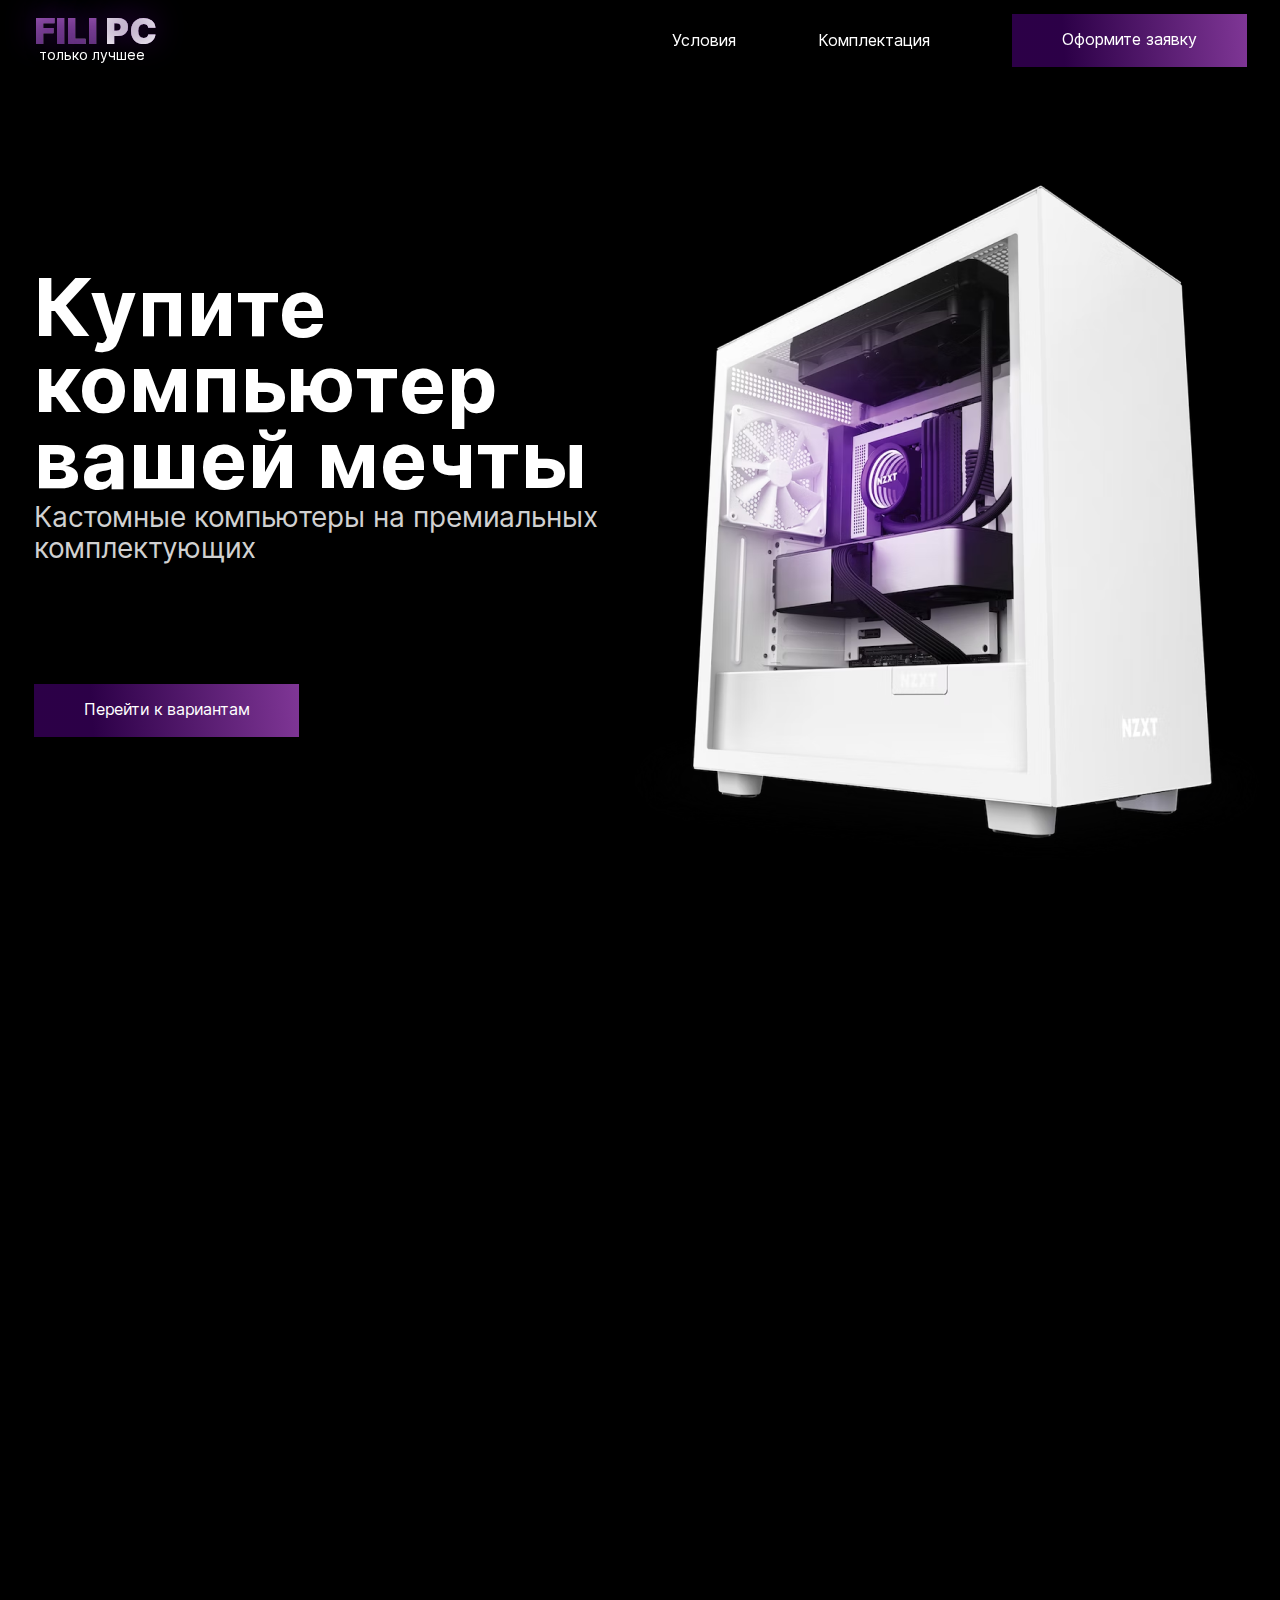
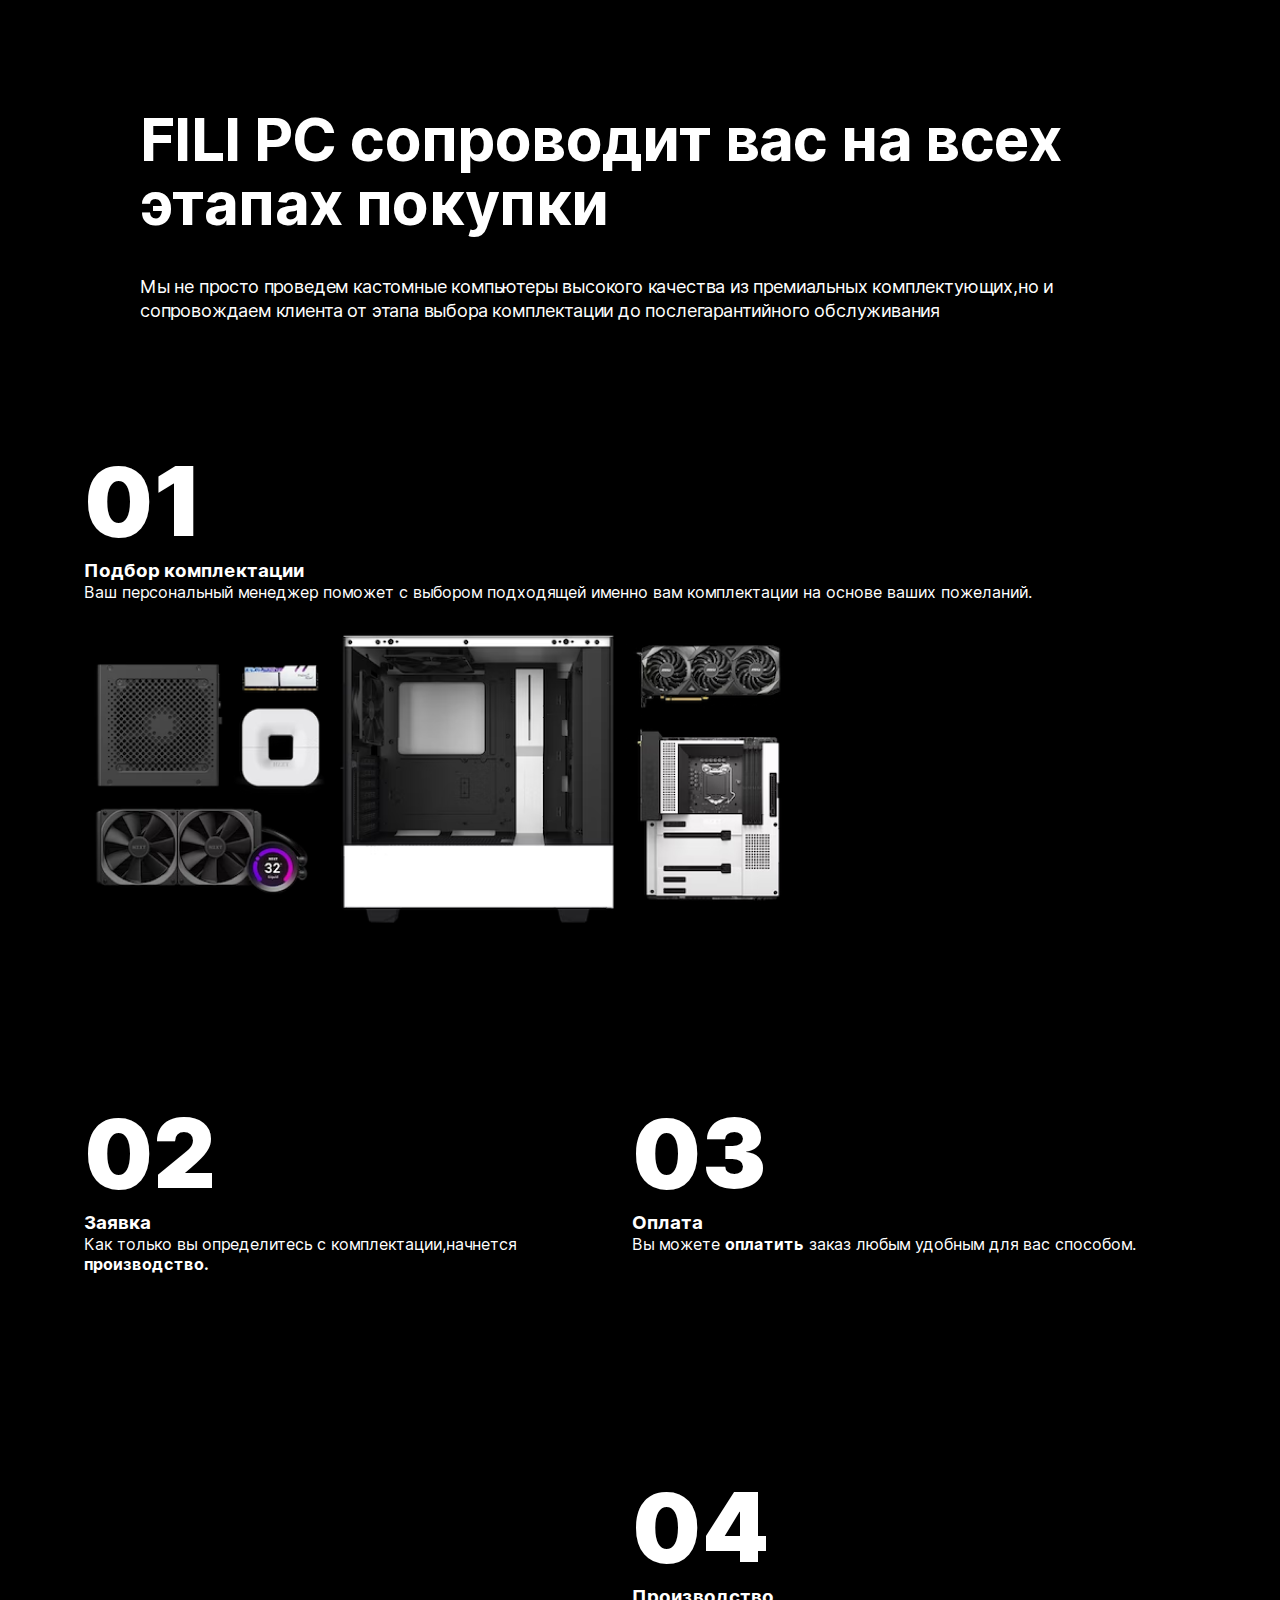
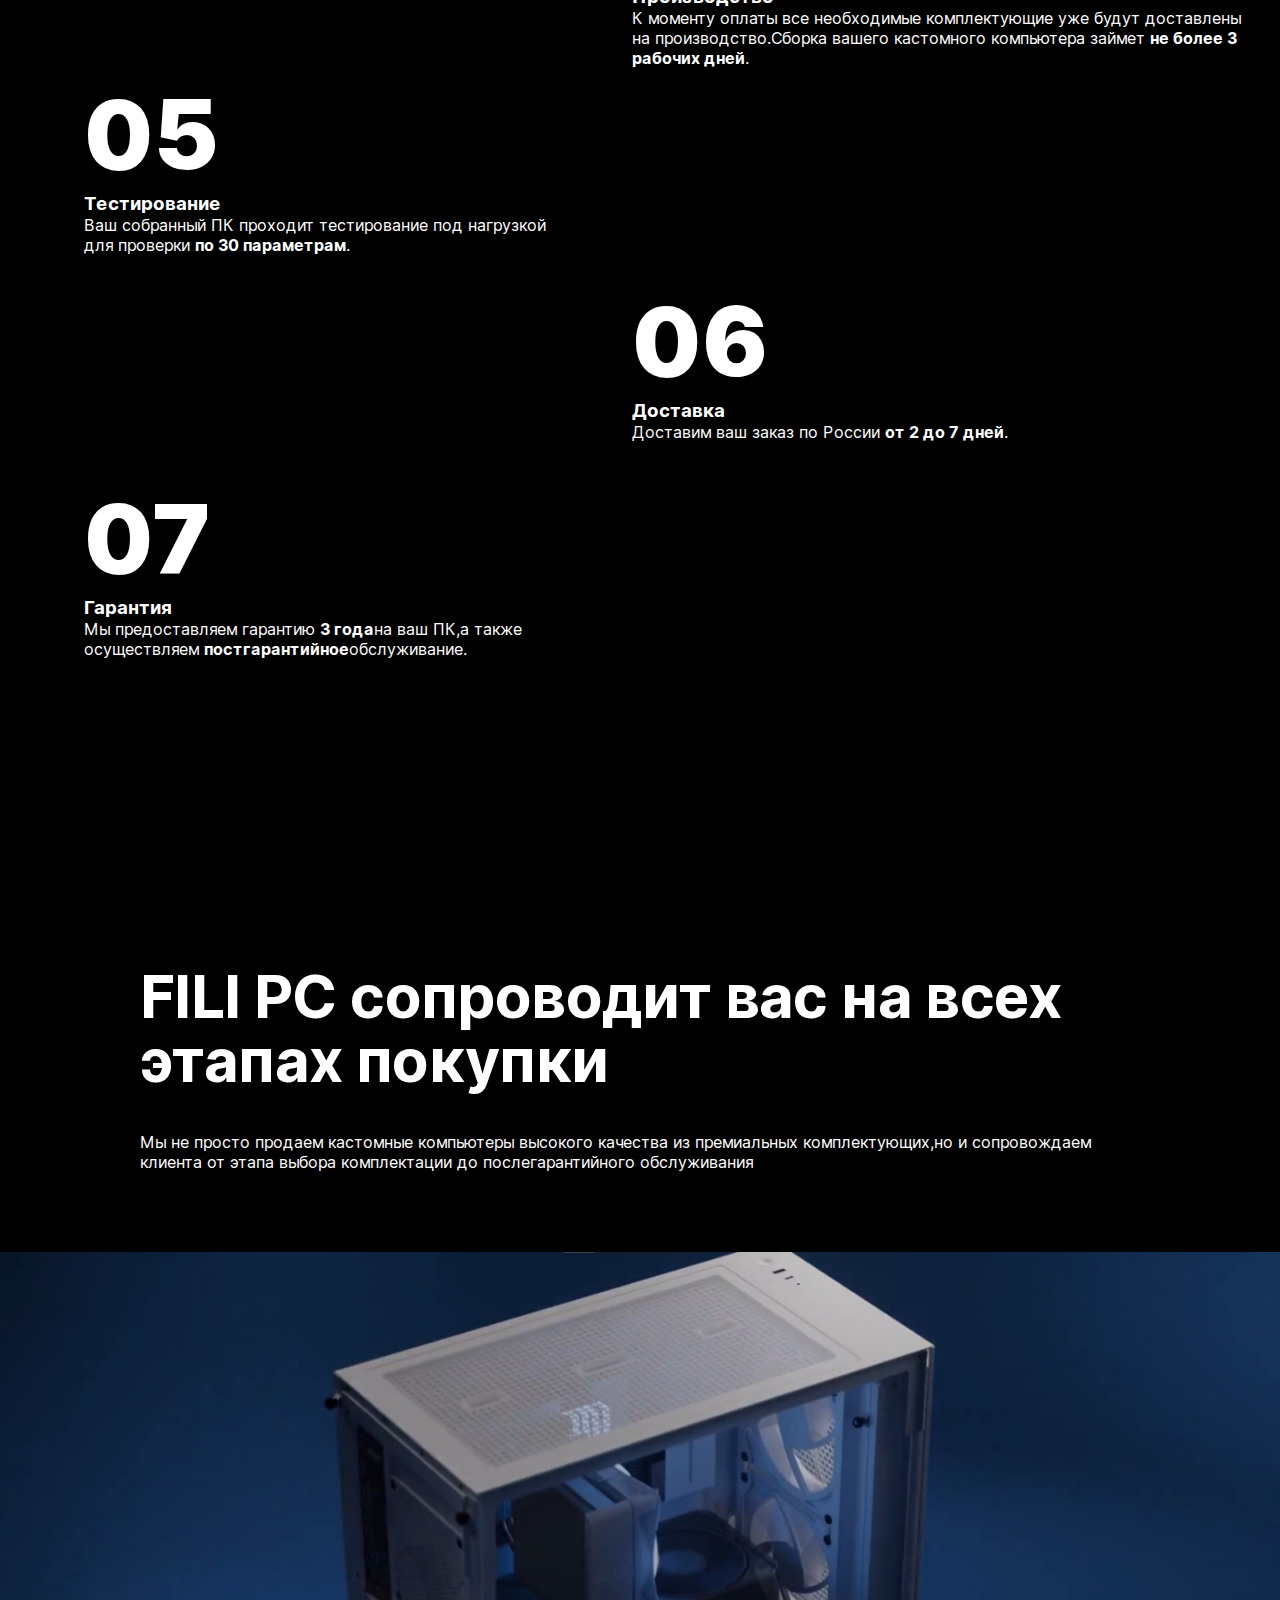
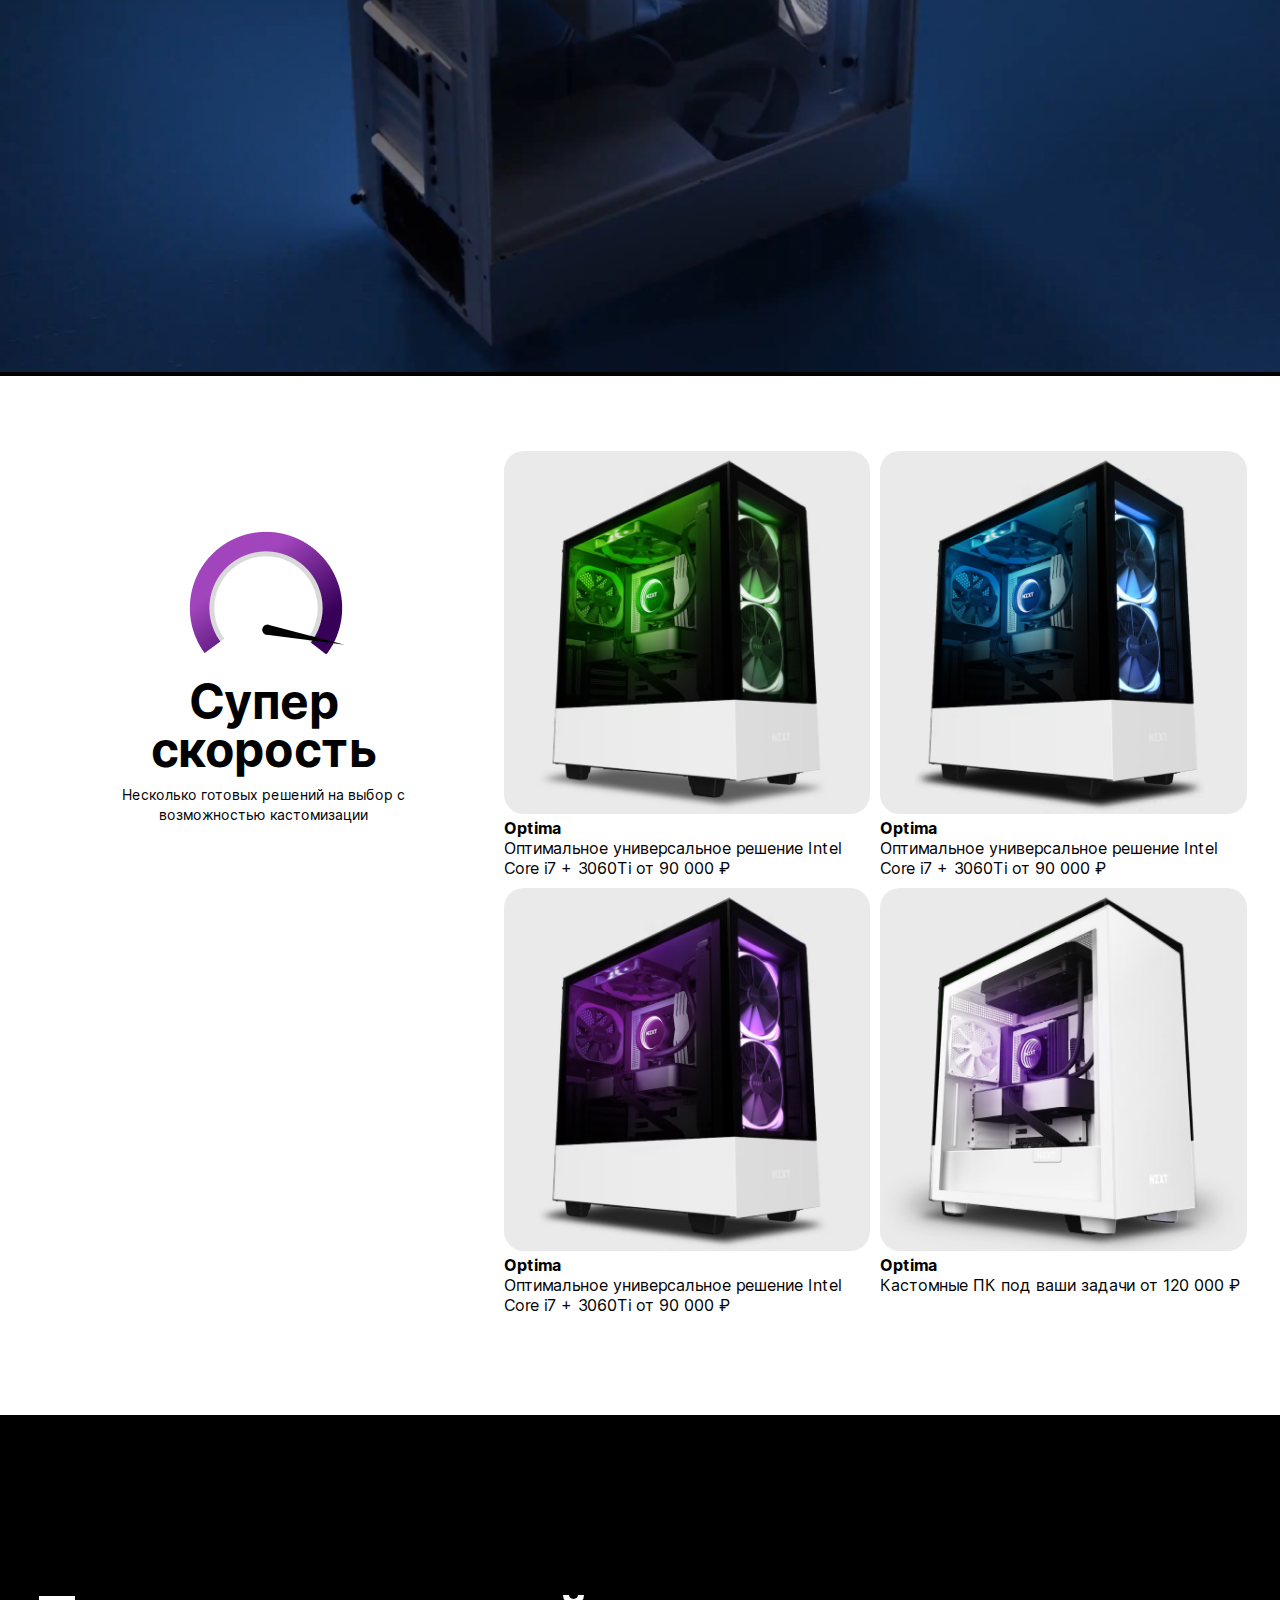
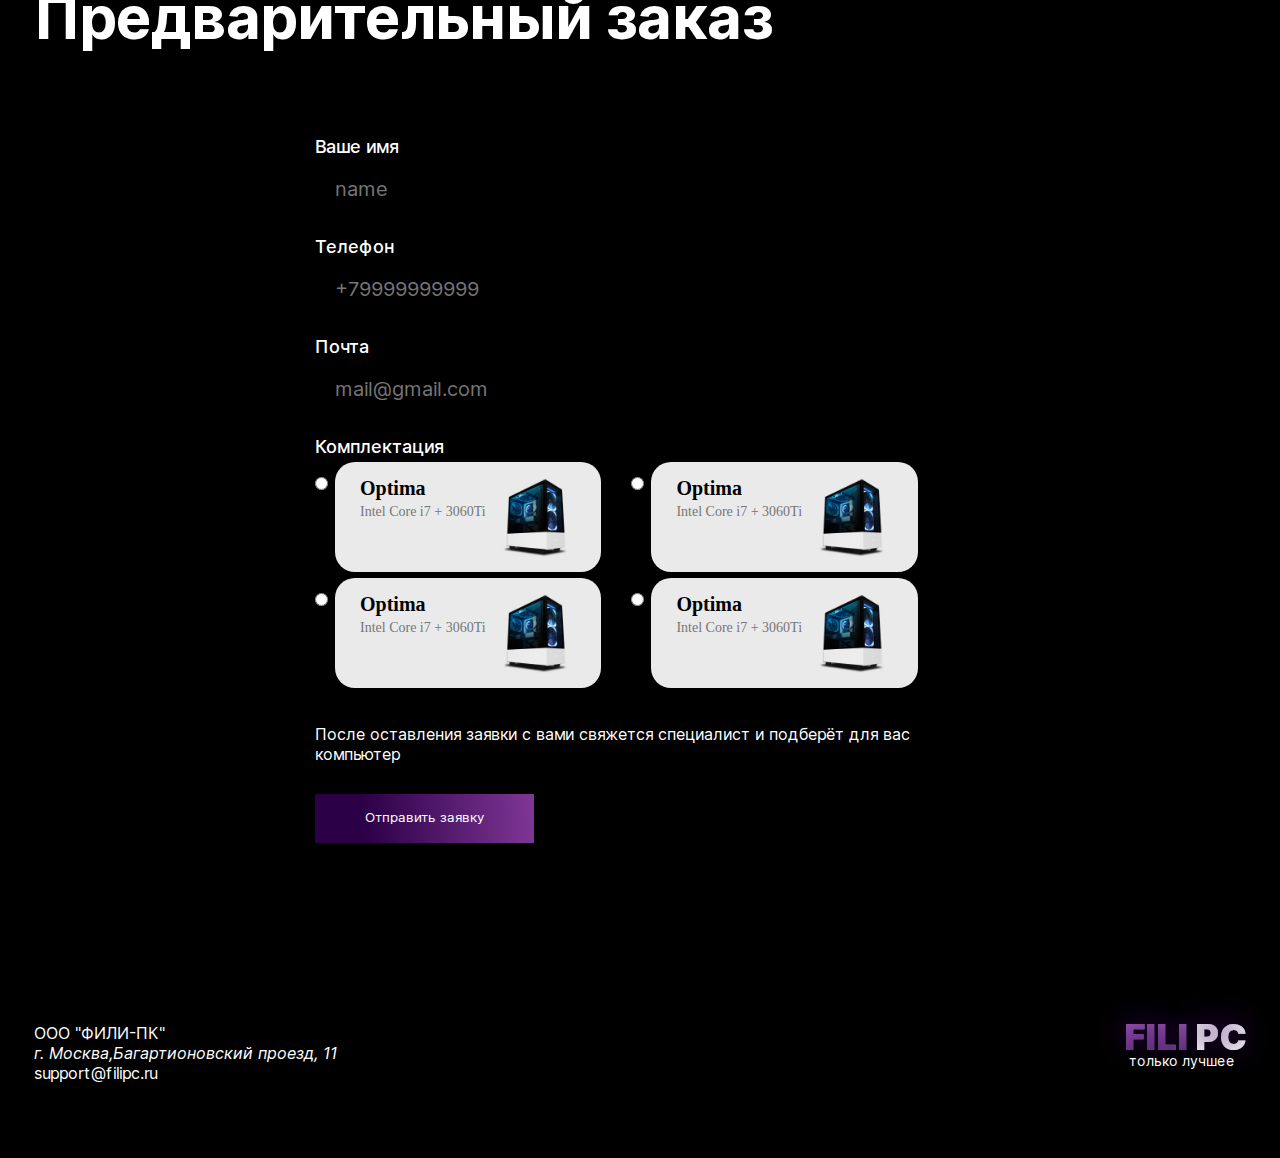
==== index.html @ c959c712 "еще изменение кода" ====
<!DOCTYPE html>
<html lang="en">
<head>
    <meta charset="UTF-8">
    <meta name="viewport" content="width=device-width, initial-scale=1.0">
    <title>Document</title>
    <link rel="stylesheet" href="css/style.css">
    <link rel="stylesheet" href="css/style1.css">
    <link rel="stylesheet" href="/assets/fonts/stylesheet.css">

</head>
<body>
   <div class="wrapper">
    <img src=assets/images/bg.4.png" alt="" class="bg">
        <header>
            <div class="container">
                <div class="header-content">
                    <div class="logo">
                        <a href="/">FILI <strong>PC</strong><br></a>
                        <span>только лучшее</span>
                    </div>
                    <nav class="header-nav">
                        <ul>
                            <li><a href="#cond">Условия</a></li>
                            <li><a href="#complect">Комплектация</a></li>
                            <li><a href="#order" class="button">Оформите заявку</a></li>
                        </ul>
                    </nav>
                </div>
            </div>
        </header>
        <main>
           <section class="hero">
            <div class="container">
                <div class="hero-block">
                    <h1 class="hero_title">
                        Купите компьютер вашей мечты
                    </h1>
                    <span class="hero_subtitle">
                        Кастомные компьютеры на премиальных комплектующих
                    </span>
                    <a href="/" class="button">Перейти к вариантам</a>
                    <img src="assets/images/image 4.png" alt="" class="hero_image">
                </div>
            </div>
           </section>
           <section class="cond" id="cond">
            <div class="container">
                <div class="cond-text">
                    <h2 class="cond_title"> FILI PC сопроводит вас на всех этапах покупки </h2>
                    <p class="cond-description">
                        Мы не просто проведем кастомные компьютеры высокого качества из премиальных комплектующих,но и сопровождаем клиента от этапа выбора комплектации до послегарантийного обслуживания
                    </p>
                </div>
                <div class="cond-block">
                    <div class="cond_item">
                        <span>01</span>
                        <h3 class="cond_item_title">Подбор комплектации</h3>
                        <p class="cond_text">Ваш персональный менеджер поможет с выбором подходящей именно вам комплектации на основе ваших пожеланий.</p>
                        <img src="assets/images/image 7.png" alt="Комплектация">
                    </div>
                    <div class="cond_item">
                        <span>02</span>
                        <h3 class="cond_item_title">Заявка</h3>
                        <p class="cond-text">Как только вы определитесь с комплектации,начнется <strong>производство.</strong></p>
                    </div>
                    <div class="cond_item">
                        <span>03</span>
                        <h3 class="cond_item_title">Оплата</h3>
                        <p class="cond-text">Вы можете <strong>оплатить</strong> заказ любым удобным для вас способом.</p>
                    </div>
                    <div class="cond_item">
                        <span>04</span>
                        <h3 class="cond_item_title">Производство</h3>
                        <p class="cond-text">К моменту оплаты все необходимые комплектующие уже будут доставлены на производство.Сборка вашего кастомного компьютера займет <strong>не более 3 рабочих дней</strong>. </p>
                    </div>
                    <div class="cond_item">
                        <span>05</span>
                        <h3 class="cond_item_title">Тестирование</h3>
                        <p class="cond-text">Ваш собранный ПК проходит тестирование под нагрузкой для проверки <strong>по 30 параметрам</strong>.</p>
                    </div>
                    <div class="cond_item">
                        <span>06</span>
                        <h3 class="cond_item_title">Доставка</h3>
                        <p class="cond-text">Доставим ваш заказ по России <strong>от 2 до 7 дней</strong>.</p>
                    </div>
                    <div class="cond_item">
                        <span>07</span>
                        <h3 class="cond_item_title">Гарантия</h3>
                        <p class="cond_text">Мы предоставляем гарантию <strong>3 года</strong>на ваш ПК,а также осуществляем <strong>постгарантийное</strong>обслуживание.</p>
                    </div>
                </div>
            </div>
           </section>
           <section class="complect" id="complect">
            <div class="container">
                <div class="cond-text">
                    <h2 class="cond_title">FILI PC сопроводит вас на всех этапах покупки</h2>
                    <p class="cond_description">Мы не просто  продаем кастомные компьютеры высокого качества из премиальных комплектующих,но и сопровождаем клиента от этапа выбора комплектации до послегарантийного обслуживания</p>
                </div>
            </div>
            <video class="video-block" muted loop autoplay poster="/assets/images/image 8.png">
                <source src="assets/images/high.mp4" type="video/mp4">
                <p>
                    Ваш браузер не поддерживает встроенные видео.
                    Попробуйте скачать по <a href="video/my-video.mp4"></a>
                </p>
            </video>
            <div class="complect-wrapper">
                <div class="container">
                  <div class="complect-block">
                    <div class="complect-heading">
                        <div class="complect-sticky">
                          <img src="assets/images/Group 42.png" alt="">
                          <h3 class="complect-heading_title">Супер скорость</h3>
                          <span class="complect-heading_description">Несколько готовых решений на выбор с возможностью кастомизации</span>
                        </div>
                    </div>
                    <div class="complect_item">
                      <img src="assets/images/image 13.png" alt="">
                      <div class="complect_item-description">
                        <h4>Optima</h4>
                        <span class="description">Оптимальное универсальное решение</span>
                        <span class="complect">Intel Core i7 + 3060Ti</span>
                        <span class="price">от 90 000 ₽</span>
                      </div>
                    </div>
                    <div class="complect_item">
                      <img src="assets/images/image 13-1.png" alt="">
                      <div class="complect_item-description">
                        <h4>Optima</h4>
                        <span class="description">Оптимальное универсальное решение</span>
                        <span class="complect">Intel Core i7 + 3060Ti</span>
                        <span class="price">от 90 000 ₽</span>
                      </div>
                    </div>
                    <div class="complect_item">
                      <img src="assets/images/image 13-2.png" alt="">
                      <div class="complect_item-description">
                        <h4>Optima</h4>
                        <span class="description">Оптимальное универсальное решение</span>
                        <span class="complect">Intel Core i7 + 3060Ti</span>
                        <span class="price">от 90 000 ₽</span>
                      </div>
                    </div>
                    <div class="complect_item">
                      <img src="assets/images/image 13-3.png" alt="">
                      <div class="complect_item-description">
                        <h4>Optima</h4>
                        <span class="description">Кастомные ПК под ваши задачи

                        </span>
                        <span class="price">от 120 000 ₽</span>
                      </div>
                    </div>
                  </div>
                </div>
             </div>
            </section>
            <section  id="order" class="order">
              <div class="container">
                <div class="order-block">
                  <h2 class="cond_title order_title">Предварительный заказ</h2>
                  <form action="" class="order_form">
                    <label for="name">
                      <span class="input_label">Ваше имя</span>
                    </label>
                    <input class="order_input" id="name" type="text" placeholder="name" required>
                    <label for="tel">
                      <span class="input_label">Телефон</span>
                    </label>
                    <input class="order_input" id="tel" type="tel" placeholder="+79999999999" required>
                    <label for="email">
                      <span class="input_label">Почта</span>
                    </label>
                    <input class="order_input" id="email" type="email" placeholder="mail@gmail.com" required>
                    <span class="input_label">Комплектация</span>
                    <fieldset>
                      <label class="order_variants" for="var1">
                        <input id="var1" type="radio" name="order">
                        <div class="complect_variant">
                          <div class="complect_item-description">
                            <h4>Optima</h4>
                            <span class="complect">Intel Core i7 + 3060Ti</span>
                          </div>
                          <img src="assets/images/image 13-1.png" alt="">
                        </div>
                      </label>
                      <label class="order_variants" for="var2">
                        <input id="var2" type="radio" name="order">
                        <div class="complect_variant">
                          <div class="complect_item-description">
                            <h4>Optima</h4>
                            <span class="complect">Intel Core i7 + 3060Ti</span>
                          </div>
                          <img src="assets/images/image 13-1.png" alt="">
                        </div>
                      </label>
                      <label class="order_variants" for="var3">
                        <input id="var3" type="radio" name="order">
                        <div class="complect_variant">
                          <div class="complect_item-description">
                            <h4>Optima</h4>
                            <span class="complect">Intel Core i7 + 3060Ti</span>
                          </div>
                          <img src="assets/images/image 13-1.png" alt="">
                        </div>
                      </label>
                      <label class="order_variants" for="var4">
                        <input id="var4" type="radio" name="order">
                        <div class="complect_variant">
                          <div class="complect_item-description">
                            <h4>Optima</h4>
                            <span class="complect">Intel Core i7 + 3060Ti</span>
                          </div>
                          <img src="assets/images/image 13-1.png" alt="">
                        </div>
                      </label>
                    </fieldset>
                    <p class="form_description">После оставления заявки с вами свяжется специалист и подберёт для вас компьютер</p>
                    <button type="submit" class="button">Отправить заявку</button>
                  </form>
                </div>
              </div>
           </section>
        </main>
        <footer>
    <div class="container">
        <div class="footer-content">
            <div class="footer-text">
                ООО "ФИЛИ-ПК"
                <address>г. Москва,Багартионовский проезд, 11</address>
                <a href="mailto:support@filipc.ru">support@filipc.ru</a>
            </div>
            <div class="logo">
                <a href="/">FILI <strong>PC</strong></a> <br>
                <span>только лучшее</span>
            </div>
        </div>
    </div>
        </footer>
    </div>
</body>
</html>
---- css/style.css ----
*{
    padding: 0;
    margin: 0;
    font-family: 'Inter';
    color: #fff;
}

a {
    text-decoration: none;
}

a.visited{
    color:inherit;
}


.container{
    width: 100%;
    max-width: 1213px;
    margin: 0 auto;
    position: relative;
}
.wrapper{
    min-height: 100vh;
    width: 100%;
    background: #000;
    position: relative;
    overflow: hidden;
}


header {
    position: fixed;
    z-index: 2;
    width: 100%;
    background: black;
    backdrop-filter: blur(13px);
   
  }
  .header-content {
    display: flex;
    justify-content: space-between;
    align-items: center;
    height: 80px;
  }
  .logo a {
    font-weight: 900;
    font-size: 36px;
    line-height: 80%;
    background: linear-gradient(180deg, rgba(161, 69, 189, 0.8) 0%, rgba(55, 0, 89, 0.8) 100%), #FFFFFF;
    -webkit-background-clip: text;
    -webkit-text-fill-color: transparent;
    background-clip: text;
    -webkit-text-fill-color: transparent;
    text-shadow: 0px -3px 30px #370059;
  }
  .logo a strong {
    background: #FFFFFF;
    -webkit-background-clip: text;
    -webkit-text-fill-color: transparent;
    background-clip: text;
    -webkit-text-fill-color: transparent;
  }
  .logo span {
    display: block;
    margin-top: -2px;
    padding-left: 5px;
    font-size: 14px;
  }
  .header-nav ul{
    display: flex;
    justify-content: space-between;
    align-items: center;
    list-style-type: none;
    margin: 0;
    width: 575px;
  }
  
  .button {
    border: none;
    display: inline-block;
    padding: 15px 50px 18px;
    color:#fff;
    background: linear-gradient(266deg, rgba(161, 69, 189, 0.80) -1.44%, rgba(55, 0, 89, 0.80) 77.83%), #000;
}

.bg{
    position: absolute;
    top:0;
    width: 100%;
    left: 0;

}

.hero{
    z-index: 2;
    margin-top: 60px;
    padding-bottom: 500px;
}



.button{
  transition: transform 2s;
}

.button:hover{
  transform: rotate(-360deg);
}


.hero-block{
    position: relative;
    padding-top: 209px;
    max-width: 630px;
}

.hero_title{
font-size: 80px;
font-style: normal;
font-weight: 700;
line-height: 76px; 
letter-spacing: 0.8px;
margin-bottom: 5px;
}

.hero_subtitle{
    display: block;
    color: var(--text-secondary, #D1D1D1);
text-shadow: 0px 4px 14px #000;
font-family: Inter;
font-size: 28px;
font-style: normal;
font-weight: 400;
line-height: 110%;
padding-bottom: 120px; 
}

.hero_image{
    position: absolute;
    top: 90px;
    right: -650px;

}

.cond{
    margin-top: 470px;
    background: url(assets/images/Eclipse.png);
    background-size: 101% 105%;
    background-position: 50% 70%;
    padding-bottom: 200px;

}
.cond .cond-text{
    margin-bottom: 70px;
    
}
.cond-text{
    text-align:left;
    max-width: 1000px;
    margin: 0 auto;
    
  }


.cond-title{
    font-size: 60px;
    font-style: normal;
    font-weight: 700;
    line-height: 64px; 
    letter-spacing: -0.6px;
    margin-bottom: 40px;
}
.cond-description{
    font-size: 18px;
    font-style: normal;
    font-weight: 400;
    line-height: 24px; /* 133.333% */
    letter-spacing: -0.18px;
}
.cond_item{
    border-radius: 30px;
    background: rgba(0, 0, 0, 0.30);
    padding: 50px 0 80px 50px;
    position: relative;
    
}
.cond-block{
    display: grid;
    grid-template-columns: 53fr 66fr ;
    grid-column-gap:15px;
    grid-row-gap: 15px;
    
}
.cond_item span {
    font-weight: 900;
    font-size: 96px;
  }
  
  .cond_item:first-child {
    grid-column-start: 1;
    grid-column-end: 3;
  }
  
  .cond_item:nth-child(2) {
    grid-row-start: 2;
    grid-row-end: 4;
  }

  
  .cond_item:nth-child(4) {
    grid-row-start: 3;
    grid-row-end: 5;
  }
  
  .cond_item:nth-child(5) {
    grid-row-start: 4;
    grid-row-end: 6;
  }
  
  .cond_item:nth-child(6) {
    grid-row-start: 5;
    grid-row-end: 7;
  }
  
  .cond_item:nth-child(7) {
    grid-row-start: 6;
    grid-row-end: 8;
  }
  
  

  .cond_title {
    font-weight: 700;
    font-size: 60px;
    line-height: 64px;
    letter-spacing: -0.01em;
    margin-bottom: 40px;
  }
  .video-block{
    width: 100%;
    margin-top: 80px;
  }
  .complect-wrapper{
    background: #fff;
  }
  .complect-block{
    display: grid;
    grid-template-columns: 1fr 1fr 1fr;
    grid-column-gap: 10px;
    grid-row-gap: 10px;
    padding: 75px 0 100px;
  }
  .complect-block * {
    color: #000;
  }
  
  .complect-heading {
    width: 300px;
    padding: 80px;
    display: flex;
    flex-direction: column;
    align-items: center;
    text-align: center;
    grid-row-start: 1;
    grid-row-end: 3;
  }
  
  .complect-heading_title {
    margin: 20px 0 10px;
    font-weight: 700;
    font-size: 48px;
    line-height: 100%;
    text-align: center;
    letter-spacing: -0.01em;
  }
  
  .complect-heading_description {
    font-size: 14px;
  }
  
  .complect_item img {
    width: 100%;
    border-radius: 20px;
  }

  
  .order {
    position: relative;
  }
  .order {
    background: url('../assets/images/order/Eclipse.png');
    background-size: cover;
  }
  .order-block {
    padding: 170px 0 315px;
  }
  .order__title {
    text-align: center;
  }
  .order_form {
    margin: 0 auto;
    width: 650px;
    margin-top: 87px;
  }
  .input_label {
    font-size: 18px;
    font-weight: 500;
    display: block;
    margin-bottom: 5px;
  }
  .order_input {
    display: block;
    width: 400px;
    border: none;
    background: rgba(0, 0, 0, 0.3);
    border-radius: 20px;
    padding: 15px 20px;
    font-weight: 400;
    font-size: 20px;
    line-height: 20px;
    margin-bottom: 20px;
  }
  fieldset {
    border: none;
    display: flex;
    flex-wrap: wrap;
  }
  .complect_variant {
    display: flex;
  }
  .order_variants {
    display: block;
    margin: 0 30px 6px 20px;
    background: #EAEAEA;
    border-radius: 20px;
    padding: 15px 25px;
    position: relative;
  }
  .order_variants input {
    position: absolute;
    left: -20px
  }
  .order_variants img {
    height: 80px;
    padding-left: 10px;
  }
  .order_variants h4{
    font-family: 'HelveticaNeueCyr';
    font-size: 20px;
    color: #000;
  }
  .order_variants .complect {  
    font-family: 'HelveticaNeueCyr';
    font-size: 14px;
    color: #767676;
  }
  .form_description {
    margin: 30px 0;
  }
  
 
  
  .footer-content {
    position: absolute;
    bottom: 0;
    width: 100%;
    padding: 75px 0;
    display: flex;
    justify-content: space-between;
  }
  @media screen and (min-width: 1601px) {
    .bg {
      top: -200px
    }
  }
  
  @media screen and (min-width: 768px) and (max-width: 1279px) {
    .container {
      width: 80vw;
    }
    .header-nav ul {
      width: auto;
    }
    .header-nav li:not(:last-child) {
      display: none;
    }
    .hero-block {
      max-width: 480px;
    }
    .hero_title {
      font-size: 64px;
      line-height: 100%;
    }
    .hero_subtitle {
      font-size: 20px;
      line-height: 110%;
      margin-bottom: 50px;
    }
    .bg {
      top: 10vh;
    }
    .hero_image {
      height: 40vw;
      top: 25vh;
      right: -30vw;
    }
    .cond-text {
      width: 575px;
    }
    .cond_title {
      font-size: 40px;
      line-height: 100%;
      margin-bottom: 30px;
    }
    .cond_description {
      padding: 0 30px;
      font-size: 16px;
      line-height: 24px
    }
    .cond-block {
      display: flex;
      flex-direction: column;
    }
    .cond_item:nth-child(2),
    .cond_item:nth-child(5) {
      margin-left: 100px;
    }
    .cond_item:nth-child(4),
    .cond_item:nth-child(7) {
      margin-right: 100px;
    }
    .cond__item span {
      font-size: 36px;
    }
    .cond_item:nth-child(3n),
    .cond_item:first-child {
      padding-left: 100px;
    }
    .cond__item:nth-child(3n) span,
    .cond__item:first-child span {
      left: 35px;
    }
    .cond_item:first-child img {
      width: 100%;
    }
    .complect-block {
      display: flex;
      flex-wrap: wrap;
    }
    .complect-heading {
      width: 100%;
      padding: 0 25% 40px;
    }
    .complect_item {
      width: 47%;
      margin: 1%;
    }
    .order_form {
      width: 500px;
    }
  }
  
  @media screen and (min-width: 768px) and (max-width: 1279px) and (max-height: 900px) {
    .hero__image {
      top: 20vh;
      
    }
    .bg {
      top: 20vh;
    }
  }
  
  @media screen and (max-width: 767px) {
    .container {
      width: 85vw;
    }
    .header-nav ul {
      width: auto;
    }
    .header-nav li:not(:last-child) {
      display: none;
    }
    .logo a {
      font-size: 24px;
    }
    .logo span {
      font-size: 12px;
      padding-left: 0;
    }
    .header-nav ul{
      width: 100%;
    }
    .button {
      padding: 12px 28px;
      font-size: 14px;
    }
    .hero_title {
      font-size: 34px;
      line-height: 100%;
      width: 100%;
    }
    .hero__subtitle {
      font-size: 16px;
      width: 100%;
      margin-bottom: 35px;
    }
    .bg {
      top: 400px;
    }
    .hero__image {
      height: 215px;
      top: 320px;
      right:0;
    }
    .hero {
      padding-bottom: 400px;
    }
    .cond_title {
      font-size: 24px;
      line-height: 100%;
      width: 90%;
      margin: 0 auto 20px;
    }
    .cond_description {
      font-size: 12px;
      line-height: 130%;
      width: 90%;
      margin: 0 auto;
    }
    .cond-block {
      display: flex;
      flex-wrap: wrap;
    }
    .cond_item {
      padding: 20px 25px 35px !important;
    }
    .cond_item:first-child img {
      padding: 20px 0;
      width: 100%;
    }
    .cond_item span {
      font-size: 24px;
    }
    .cond_item__title {
      margin: 15px 0 10px;
    }
    .cond_item:nth-child(3n) span,
    .cond_item:first-child span {
      position: static;
    }
    .cond_text {
      color: #D1D1D1;
      font-size: 14px;
      line-height: 20px;
    }
    .complect-block {
      display: flex;
      flex-wrap: wrap;
    }
    .complect-heading {
      width: 100%;
      padding: 0;
    }
    .complect_item {
      width: 100%;
      margin: 1%;
    }
    .order-block {
      padding: 60px 0 400px;
    }
    .order_form {
      width: 100%;
    }
    .order_input {
      width: 90%;
    }
    .footer-content {
      flex-direction: column;
    }
    .footer-content .logo {
      margin-top: 60px;
    }
  }
---- css/style1.css ----
.button {
  background: linear-gradient(180deg, rgba(157, 141, 141, 0.8) 0% rgba(55, 0, 89, 0.8) 100%), #FFFFFF;
}/*# sourceMappingURL=figma.css.map */
---- assets/fonts/stylesheet.css ----
@font-face {
    font-family: 'Inter';
    src: url('Inter-BoldItalic.eot');
    src: local('Inter Bold Italic'), local('Inter-BoldItalic'),
        url('Inter-BoldItalic.eot?#iefix') format('embedded-opentype'),
        url('Inter-BoldItalic.woff2') format('woff2'),
        url('Inter-BoldItalic.woff') format('woff'),
        url('Inter-BoldItalic.ttf') format('truetype');
    font-weight: bold;
    font-style: italic;
}

@font-face {
    font-family: 'Inter';
    src: url('Inter-MediumItalic.eot');
    src: local('Inter Medium Italic'), local('Inter-MediumItalic'),
        url('Inter-MediumItalic.eot?#iefix') format('embedded-opentype'),
        url('Inter-MediumItalic.woff2') format('woff2'),
        url('Inter-MediumItalic.woff') format('woff'),
        url('Inter-MediumItalic.ttf') format('truetype');
    font-weight: 500;
    font-style: italic;
}

@font-face {
    font-family: 'Inter';
    src: url('Inter-ThinItalicBETA.eot');
    src: local('Inter Thin Italic BETA'), local('Inter-ThinItalicBETA'),
        url('Inter-ThinItalicBETA.eot?#iefix') format('embedded-opentype'),
        url('Inter-ThinItalicBETA.woff2') format('woff2'),
        url('Inter-ThinItalicBETA.woff') format('woff'),
        url('Inter-ThinItalicBETA.ttf') format('truetype');
    font-weight: 100;
    font-style: italic;
}

@font-face {
    font-family: 'Inter';
    src: url('Inter-Regular.eot');
    src: local('Inter Regular'), local('Inter-Regular'),
        url('Inter-Regular.eot?#iefix') format('embedded-opentype'),
        url('Inter-Regular.woff2') format('woff2'),
        url('Inter-Regular.woff') format('woff'),
        url('Inter-Regular.ttf') format('truetype');
    font-weight: normal;
    font-style: normal;
}

@font-face {
    font-family: 'Inter';
    src: url('Inter-Black.eot');
    src: local('Inter Black'), local('Inter-Black'),
        url('Inter-Black.eot?#iefix') format('embedded-opentype'),
        url('Inter-Black.woff2') format('woff2'),
        url('Inter-Black.woff') format('woff'),
        url('Inter-Black.ttf') format('truetype');
    font-weight: 900;
    font-style: normal;
}

@font-face {
    font-family: 'Inter';
    src: url('Inter-BlackItalic.eot');
    src: local('Inter Black Italic'), local('Inter-BlackItalic'),
        url('Inter-BlackItalic.eot?#iefix') format('embedded-opentype'),
        url('Inter-BlackItalic.woff2') format('woff2'),
        url('Inter-BlackItalic.woff') format('woff'),
        url('Inter-BlackItalic.ttf') format('truetype');
    font-weight: 900;
    font-style: italic;
}

@font-face {
    font-family: 'Inter';
    src: url('Inter-LightBETA.eot');
    src: local('Inter Light BETA'), local('Inter-LightBETA'),
        url('Inter-LightBETA.eot?#iefix') format('embedded-opentype'),
        url('Inter-LightBETA.woff2') format('woff2'),
        url('Inter-LightBETA.woff') format('woff'),
        url('Inter-LightBETA.ttf') format('truetype');
    font-weight: 300;
    font-style: normal;
}

@font-face {
    font-family: 'Inter';
    src: url('Inter-SemiBold.eot');
    src: local('Inter Semi Bold'), local('Inter-SemiBold'),
        url('Inter-SemiBold.eot?#iefix') format('embedded-opentype'),
        url('Inter-SemiBold.woff2') format('woff2'),
        url('Inter-SemiBold.woff') format('woff'),
        url('Inter-SemiBold.ttf') format('truetype');
    font-weight: 600;
    font-style: normal;
}

@font-face {
    font-family: 'Inter';
    src: url('Inter-ExtraBoldItalic.eot');
    src: local('Inter Extra Bold Italic'), local('Inter-ExtraBoldItalic'),
        url('Inter-ExtraBoldItalic.eot?#iefix') format('embedded-opentype'),
        url('Inter-ExtraBoldItalic.woff2') format('woff2'),
        url('Inter-ExtraBoldItalic.woff') format('woff'),
        url('Inter-ExtraBoldItalic.ttf') format('truetype');
    font-weight: 800;
    font-style: italic;
}

@font-face {
    font-family: 'Inter';
    src: url('Inter-Bold.eot');
    src: local('Inter Bold'), local('Inter-Bold'),
        url('Inter-Bold.eot?#iefix') format('embedded-opentype'),
        url('Inter-Bold.woff2') format('woff2'),
        url('Inter-Bold.woff') format('woff'),
        url('Inter-Bold.ttf') format('truetype');
    font-weight: bold;
    font-style: normal;
}

@font-face {
    font-family: 'Inter';
    src: url('Inter-ExtraLightItalicBETA.eot');
    src: local('Inter Extra Light Italic BETA'), local('Inter-ExtraLightItalicBETA'),
        url('Inter-ExtraLightItalicBETA.eot?#iefix') format('embedded-opentype'),
        url('Inter-ExtraLightItalicBETA.woff2') format('woff2'),
        url('Inter-ExtraLightItalicBETA.woff') format('woff'),
        url('Inter-ExtraLightItalicBETA.ttf') format('truetype');
    font-weight: 200;
    font-style: italic;
}

@font-face {
    font-family: 'Inter';
    src: url('Inter-ExtraLightBETA.eot');
    src: local('Inter Extra Light BETA'), local('Inter-ExtraLightBETA'),
        url('Inter-ExtraLightBETA.eot?#iefix') format('embedded-opentype'),
        url('Inter-ExtraLightBETA.woff2') format('woff2'),
        url('Inter-ExtraLightBETA.woff') format('woff'),
        url('Inter-ExtraLightBETA.ttf') format('truetype');
    font-weight: 200;
    font-style: normal;
}

@font-face {
    font-family: 'Inter';
    src: url('Inter-ExtraBold.eot');
    src: local('Inter Extra Bold'), local('Inter-ExtraBold'),
        url('Inter-ExtraBold.eot?#iefix') format('embedded-opentype'),
        url('Inter-ExtraBold.woff2') format('woff2'),
        url('Inter-ExtraBold.woff') format('woff'),
        url('Inter-ExtraBold.ttf') format('truetype');
    font-weight: 800;
    font-style: normal;
}

@font-face {
    font-family: 'Inter';
    src: url('Inter-ThinBETA.eot');
    src: local('Inter Thin BETA'), local('Inter-ThinBETA'),
        url('Inter-ThinBETA.eot?#iefix') format('embedded-opentype'),
        url('Inter-ThinBETA.woff2') format('woff2'),
        url('Inter-ThinBETA.woff') format('woff'),
        url('Inter-ThinBETA.ttf') format('truetype');
    font-weight: 100;
    font-style: normal;
}

@font-face {
    font-family: 'Inter';
    src: url('Inter-LightItalicBETA.eot');
    src: local('Inter Light Italic BETA'), local('Inter-LightItalicBETA'),
        url('Inter-LightItalicBETA.eot?#iefix') format('embedded-opentype'),
        url('Inter-LightItalicBETA.woff2') format('woff2'),
        url('Inter-LightItalicBETA.woff') format('woff'),
        url('Inter-LightItalicBETA.ttf') format('truetype');
    font-weight: 300;
    font-style: italic;
}

@font-face {
    font-family: 'Inter';
    src: url('Inter-Italic.eot');
    src: local('Inter Italic'), local('Inter-Italic'),
        url('Inter-Italic.eot?#iefix') format('embedded-opentype'),
        url('Inter-Italic.woff2') format('woff2'),
        url('Inter-Italic.woff') format('woff'),
        url('Inter-Italic.ttf') format('truetype');
    font-weight: normal;
    font-style: italic;
}

@font-face {
    font-family: 'Inter';
    src: url('Inter-SemiBoldItalic.eot');
    src: local('Inter Semi Bold Italic'), local('Inter-SemiBoldItalic'),
        url('Inter-SemiBoldItalic.eot?#iefix') format('embedded-opentype'),
        url('Inter-SemiBoldItalic.woff2') format('woff2'),
        url('Inter-SemiBoldItalic.woff') format('woff'),
        url('Inter-SemiBoldItalic.ttf') format('truetype');
    font-weight: 600;
    font-style: italic;
}

@font-face {
    font-family: 'Inter';
    src: url('Inter-Medium.eot');
    src: local('Inter Medium'), local('Inter-Medium'),
        url('Inter-Medium.eot?#iefix') format('embedded-opentype'),
        url('Inter-Medium.woff2') format('woff2'),
        url('Inter-Medium.woff') format('woff'),
        url('Inter-Medium.ttf') format('truetype');
    font-weight: 500;
    font-style: normal;
}
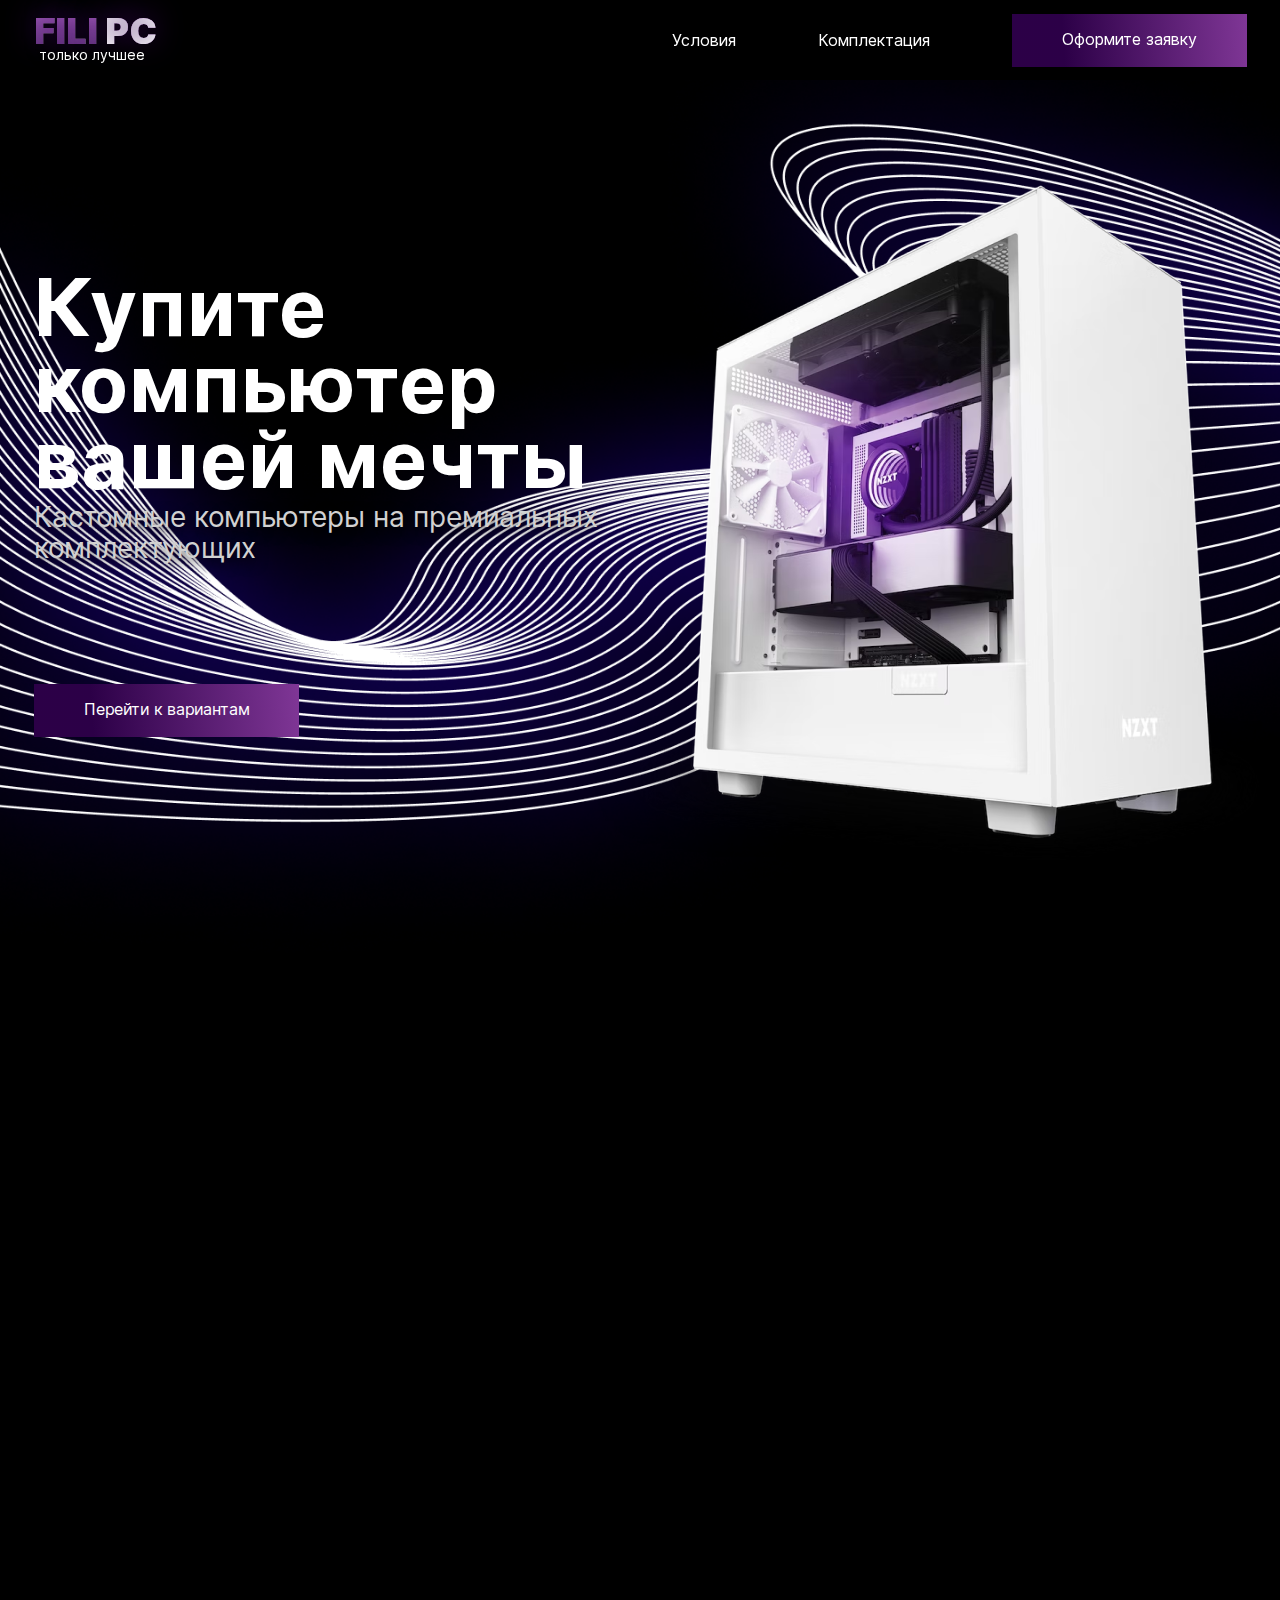
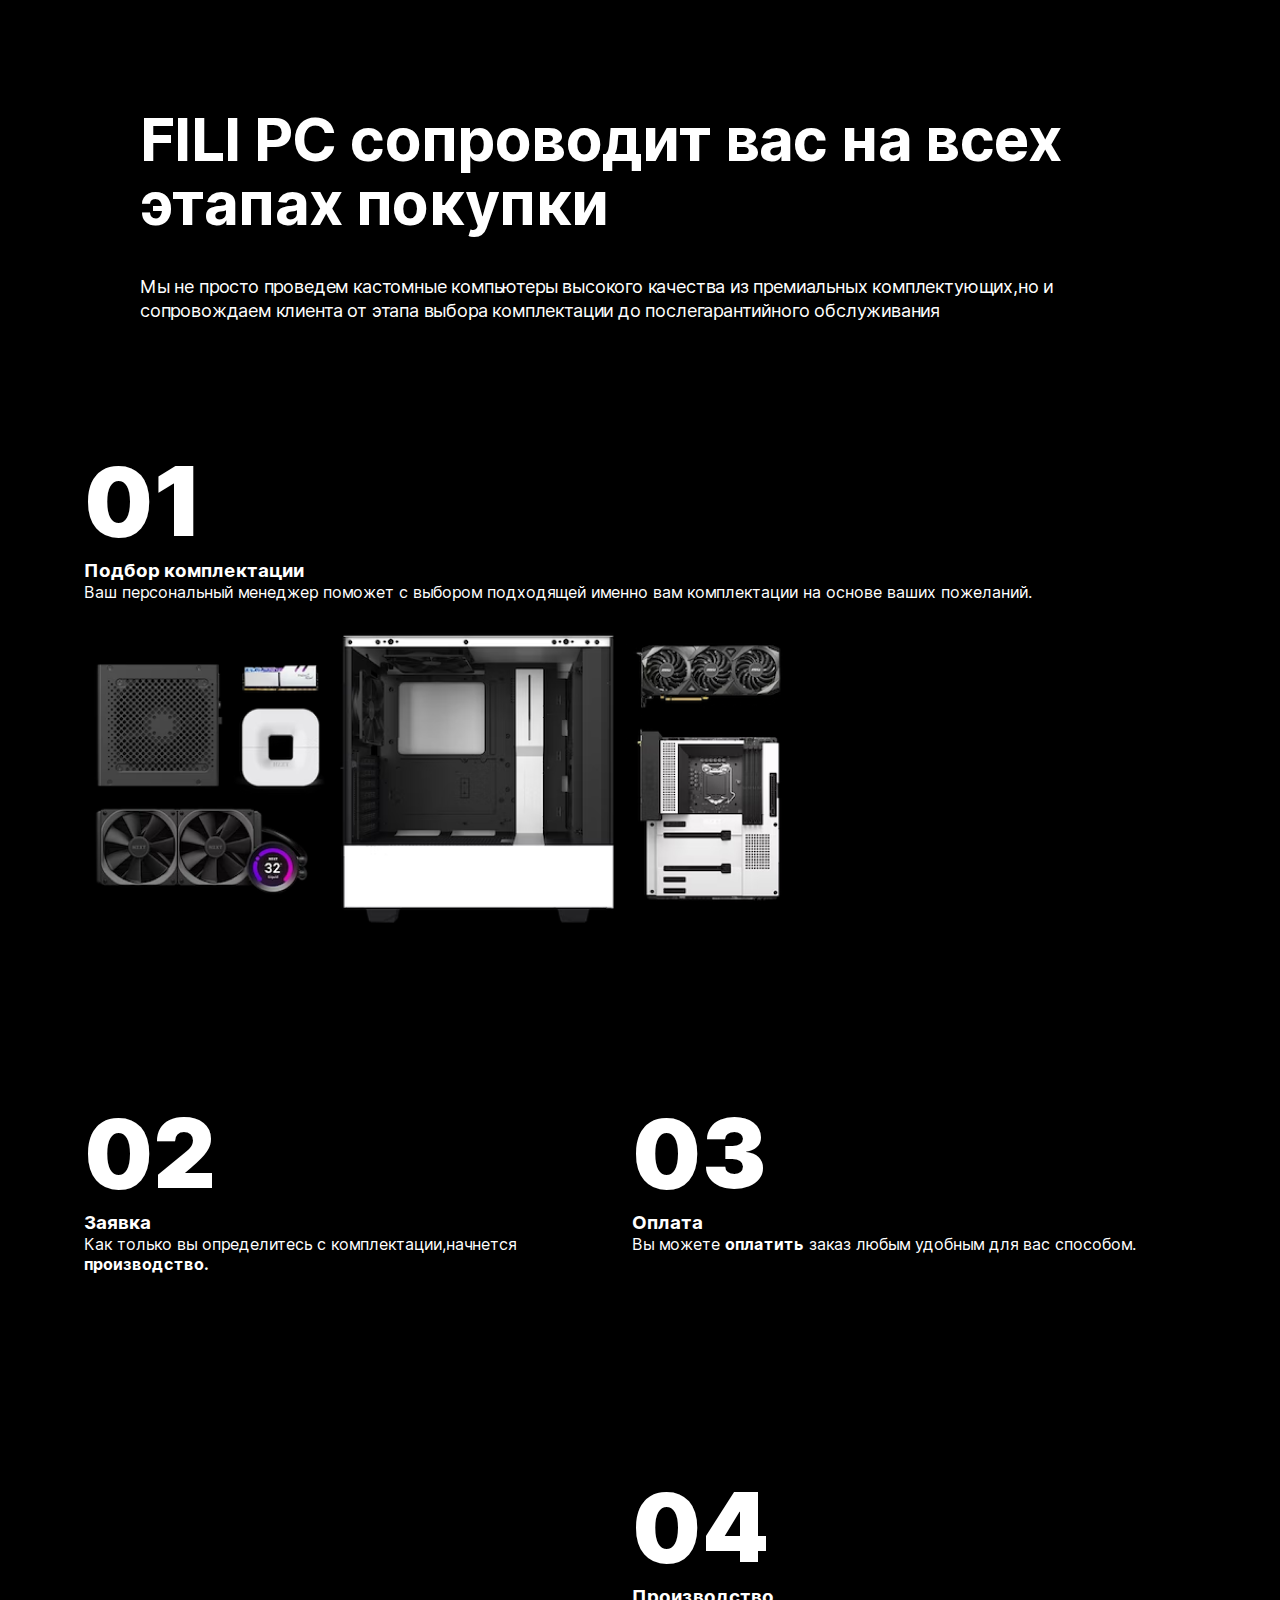
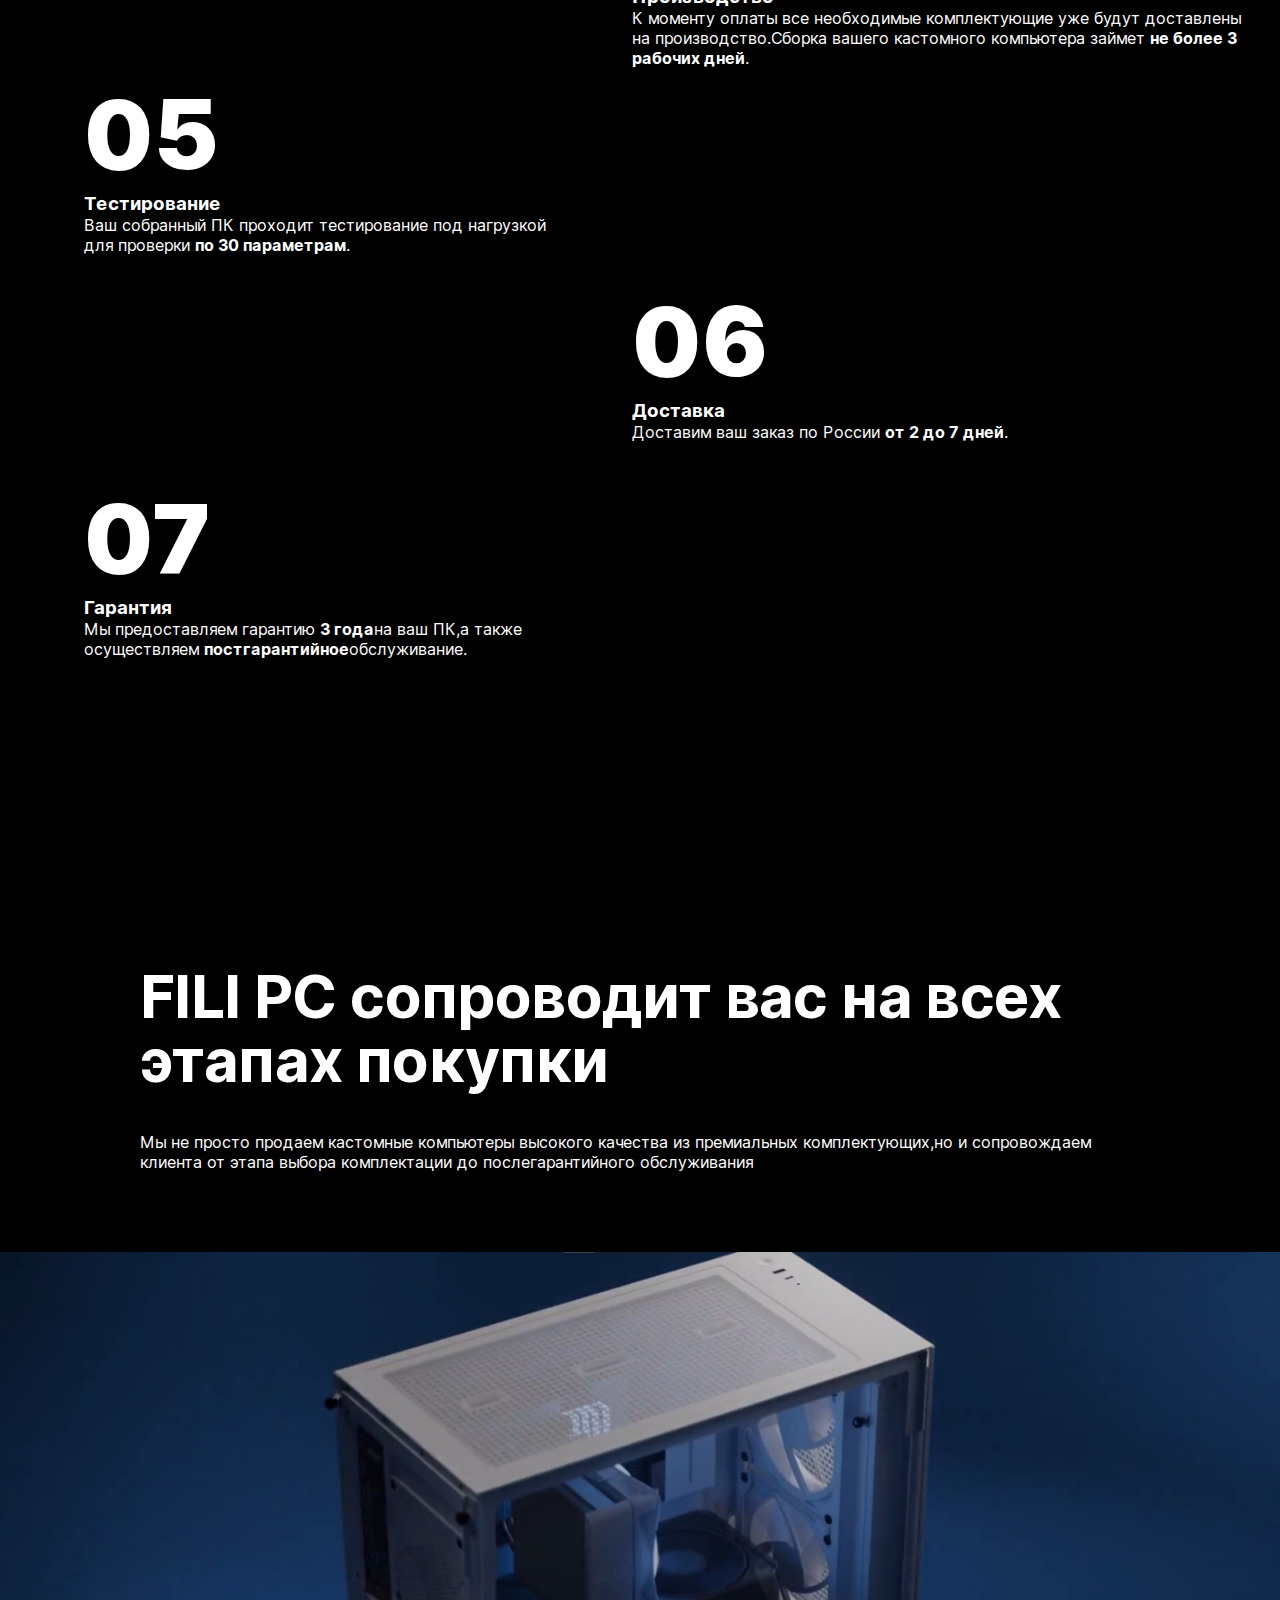
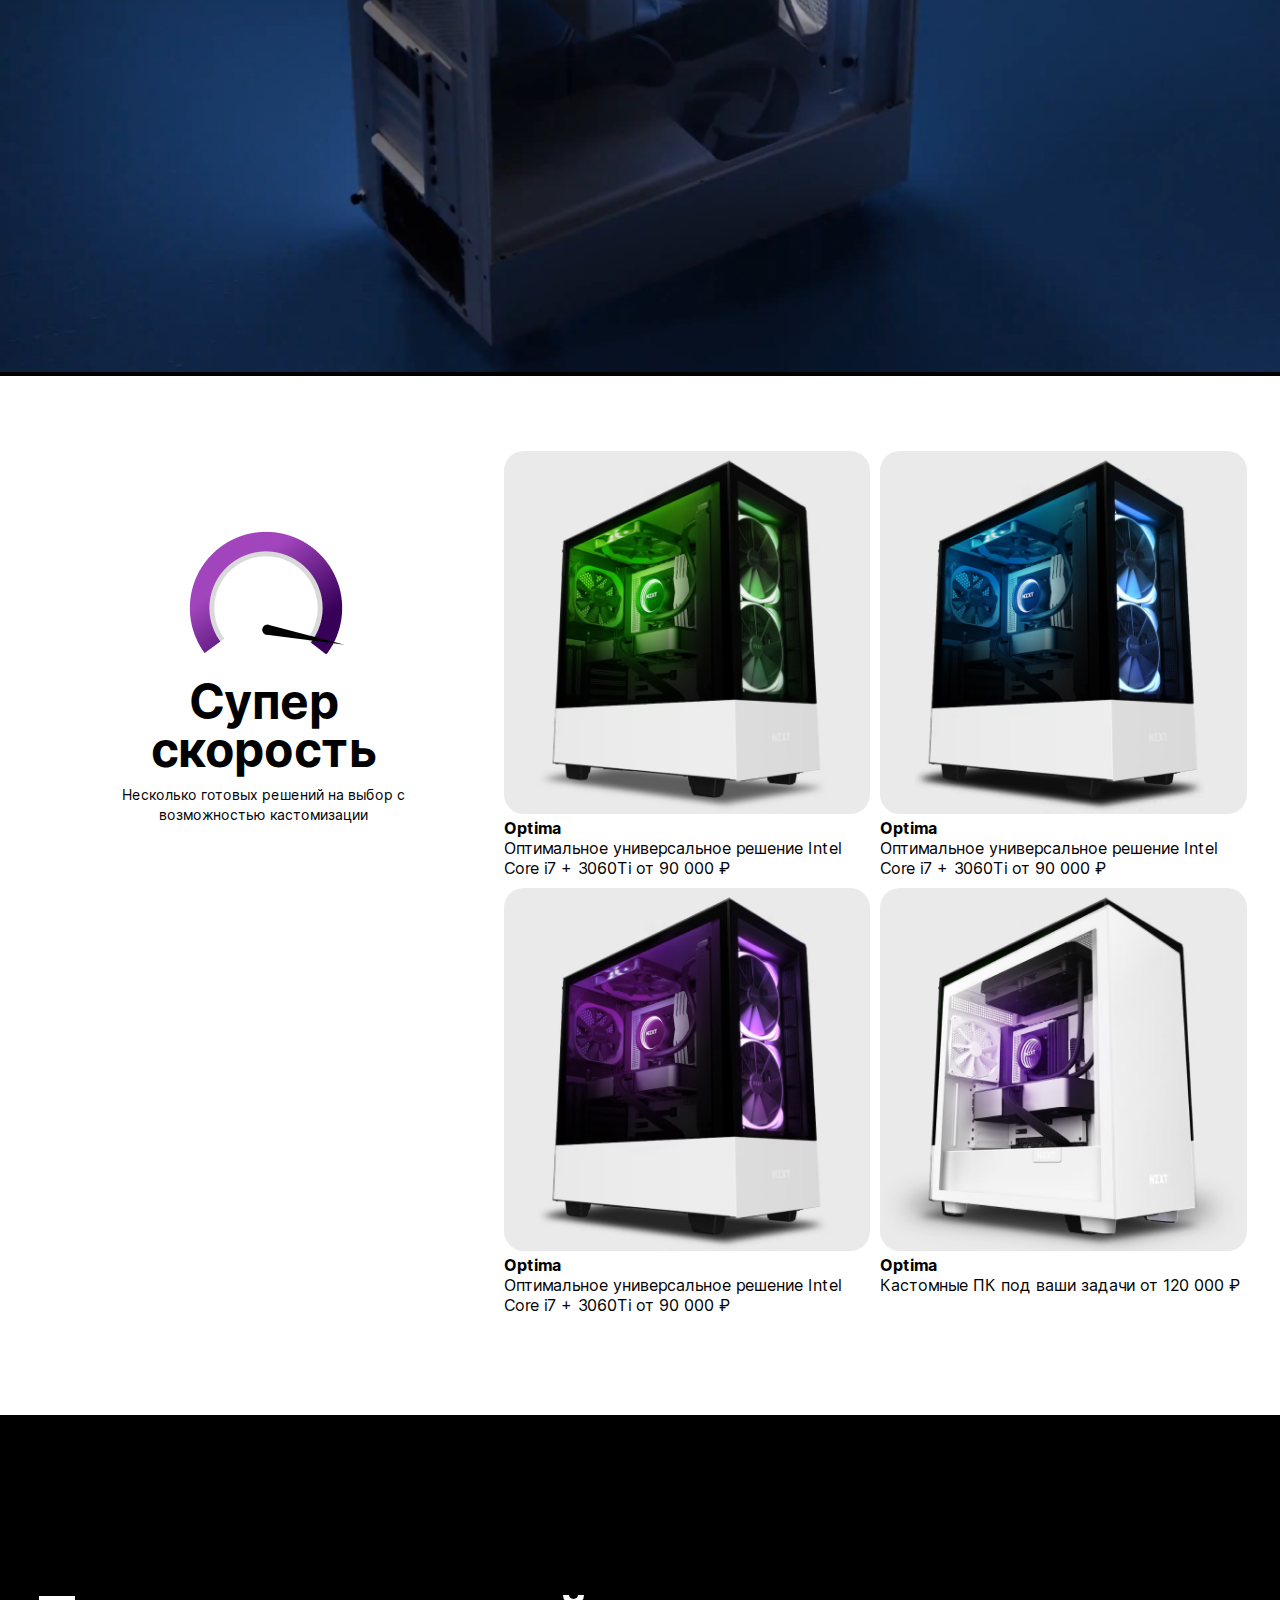
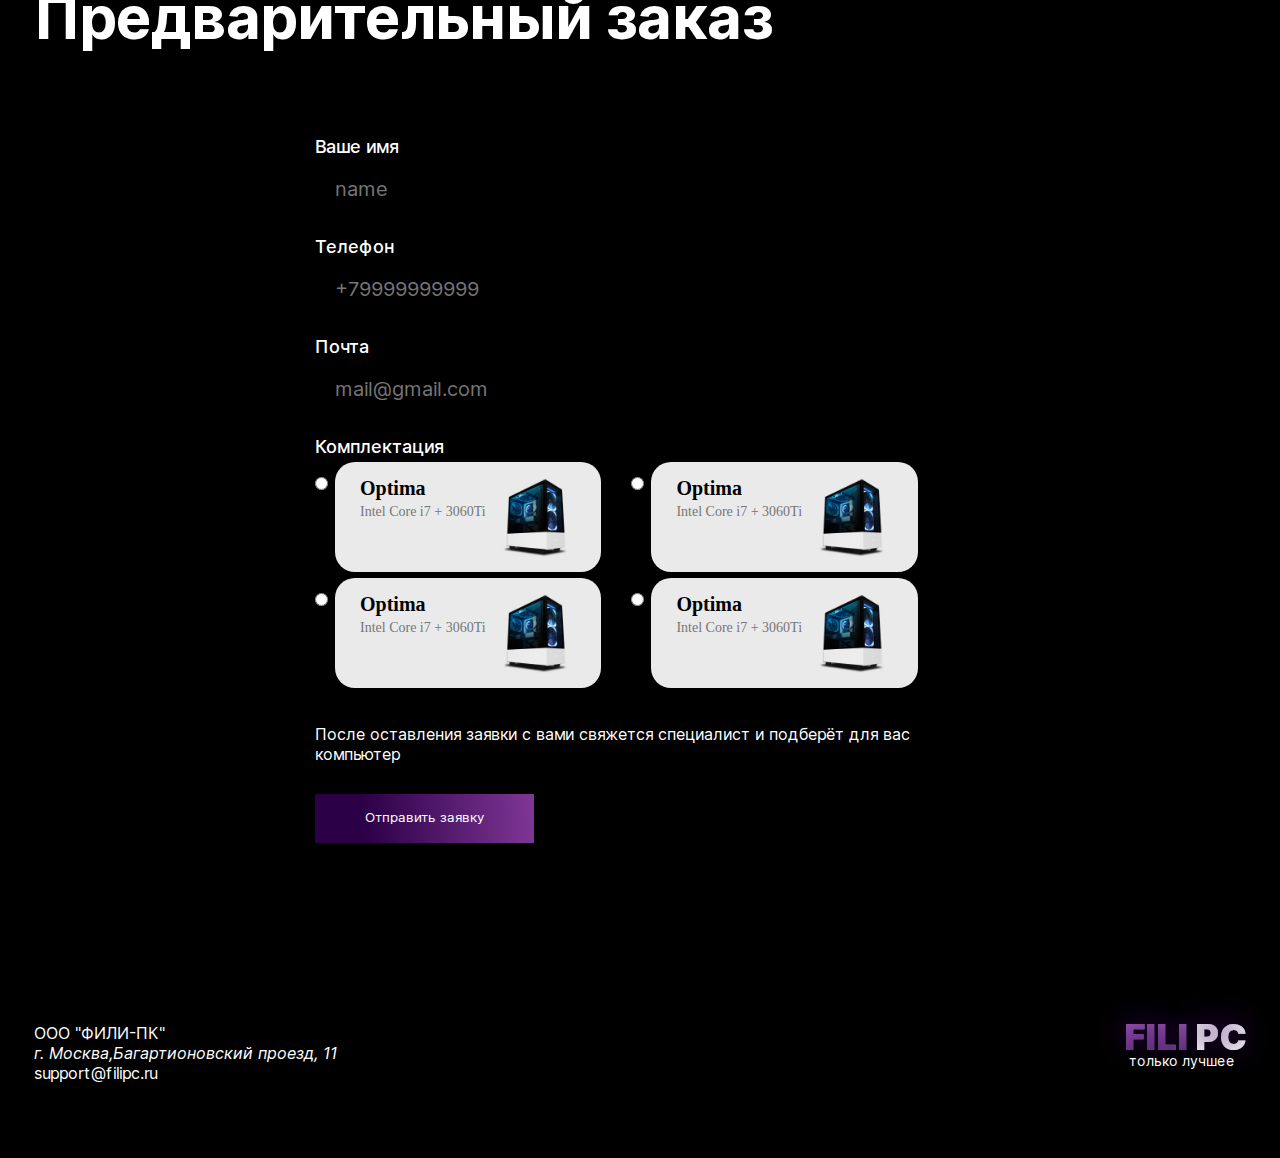
==== commit 8bd20a92: "изменение html" ====
--- a/index.html
+++ b/index.html
@@ -11,7 +11,7 @@
 </head>
 <body>
    <div class="wrapper">
-    <img src=assets/images/bg.4.png" alt="" class="bg">
+    <img src="assets/images/bg.4.png" alt="" class="bg">
         <header>
             <div class="container">
                 <div class="header-content">
@@ -99,7 +99,7 @@
                     <p class="cond_description">Мы не просто  продаем кастомные компьютеры высокого качества из премиальных комплектующих,но и сопровождаем клиента от этапа выбора комплектации до послегарантийного обслуживания</p>
                 </div>
             </div>
-            <video class="video-block" muted loop autoplay poster="/assets/images/image 8.png">
+            <video class="video-block" muted loop autoplay poster="assets/images/image 8.png">
                 <source src="assets/images/high.mp4" type="video/mp4">
                 <p>
                     Ваш браузер не поддерживает встроенные видео.
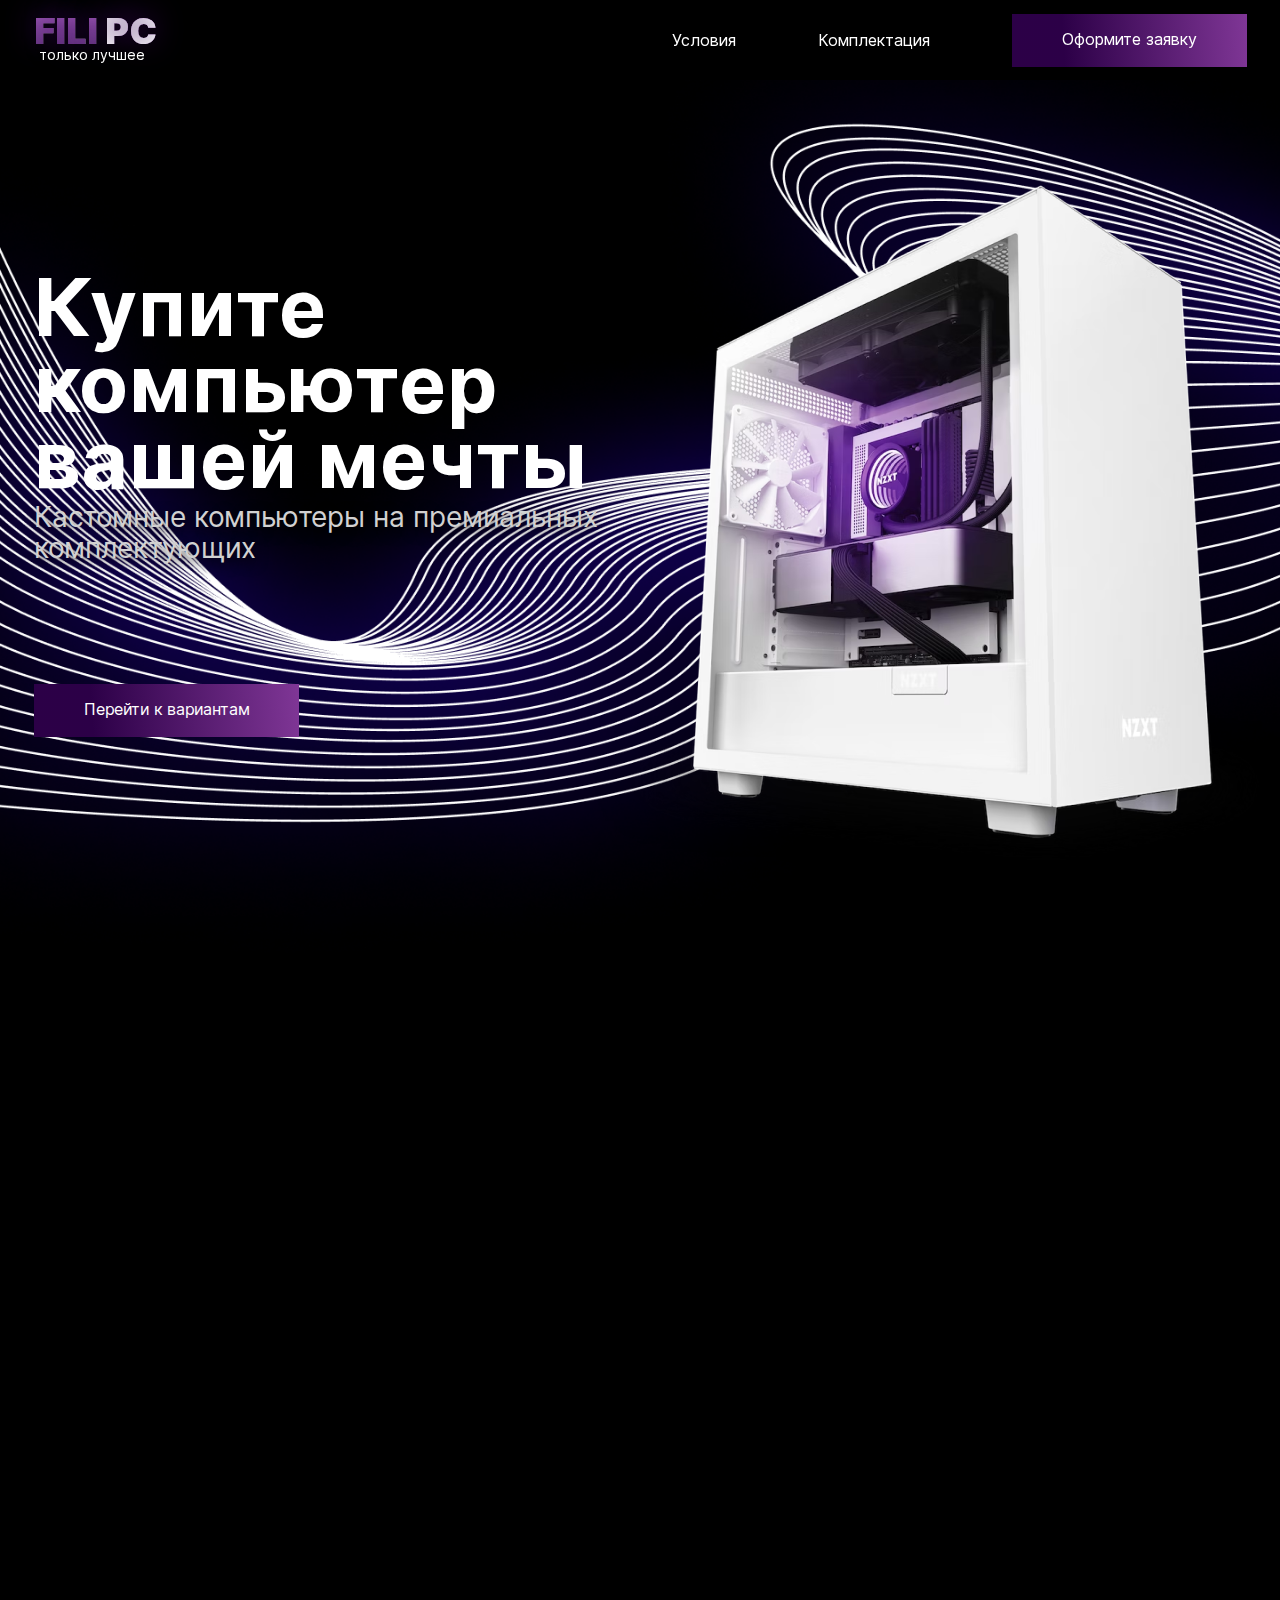
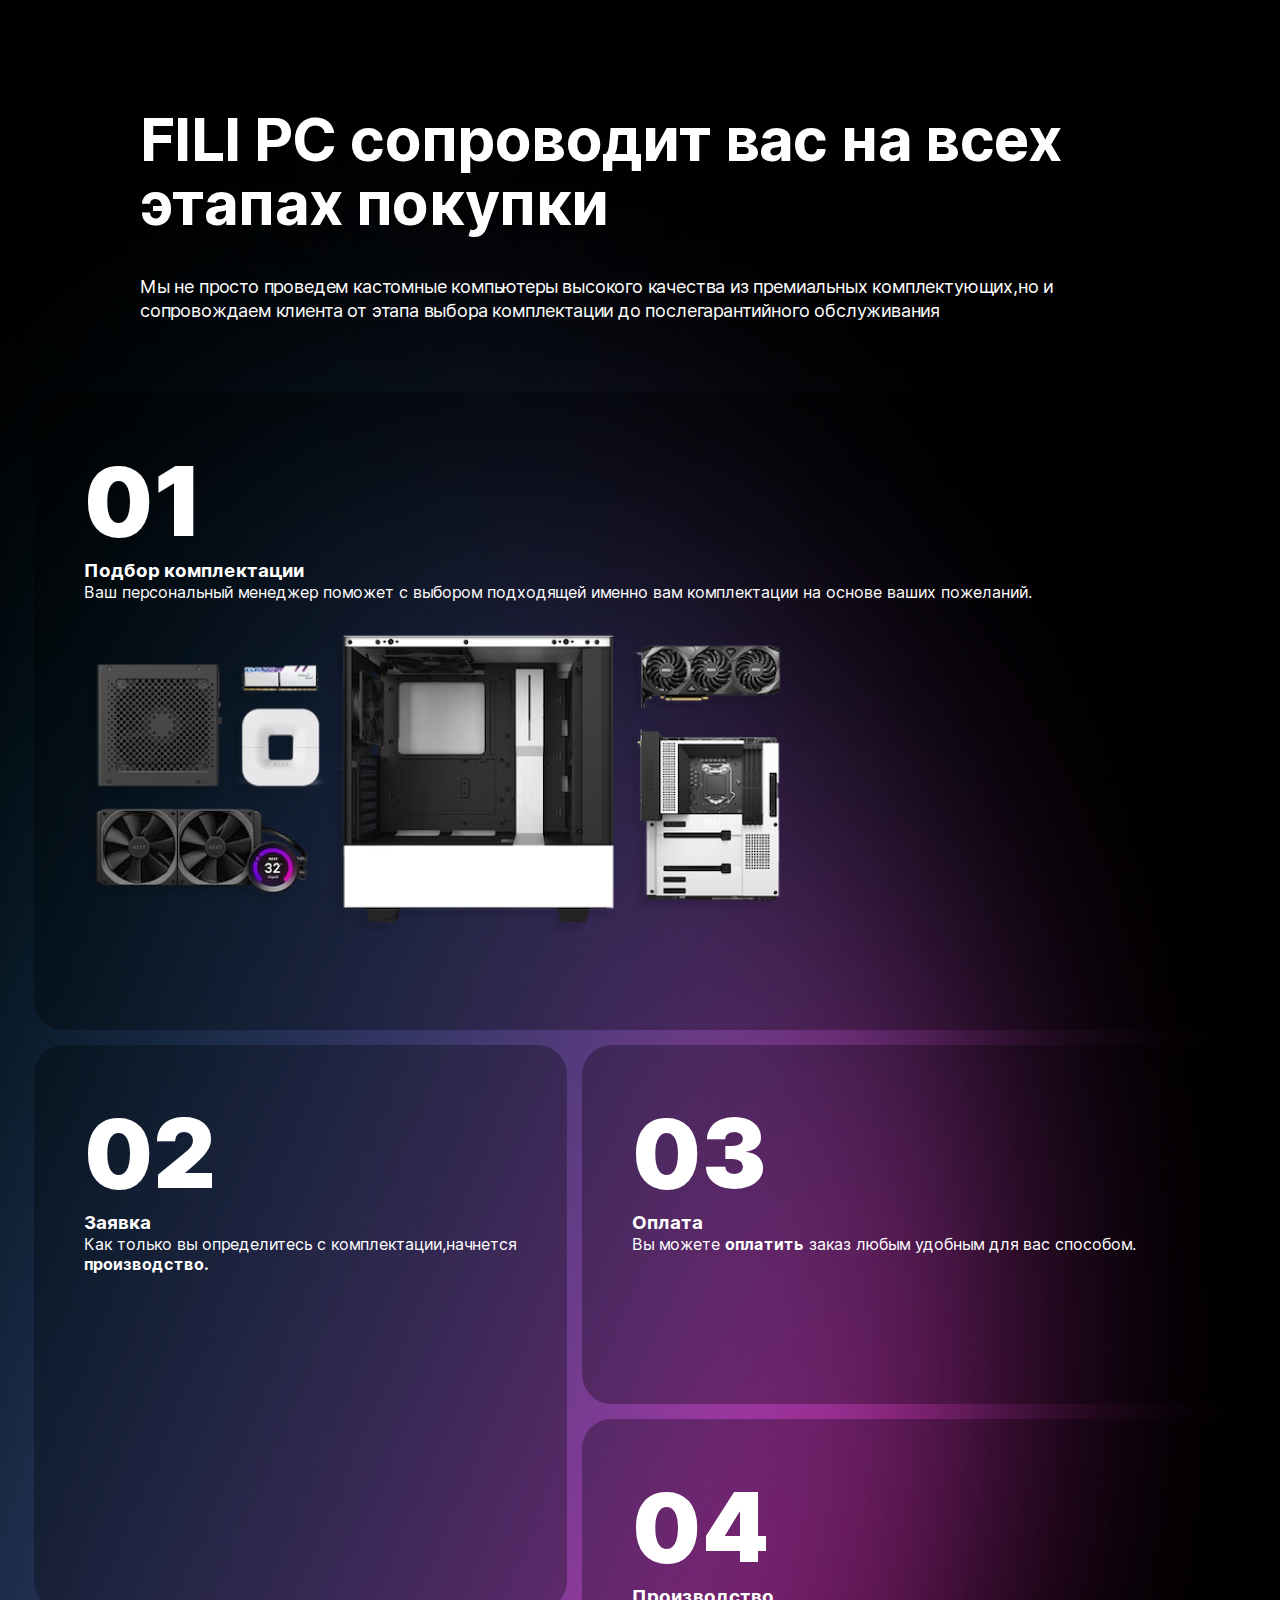
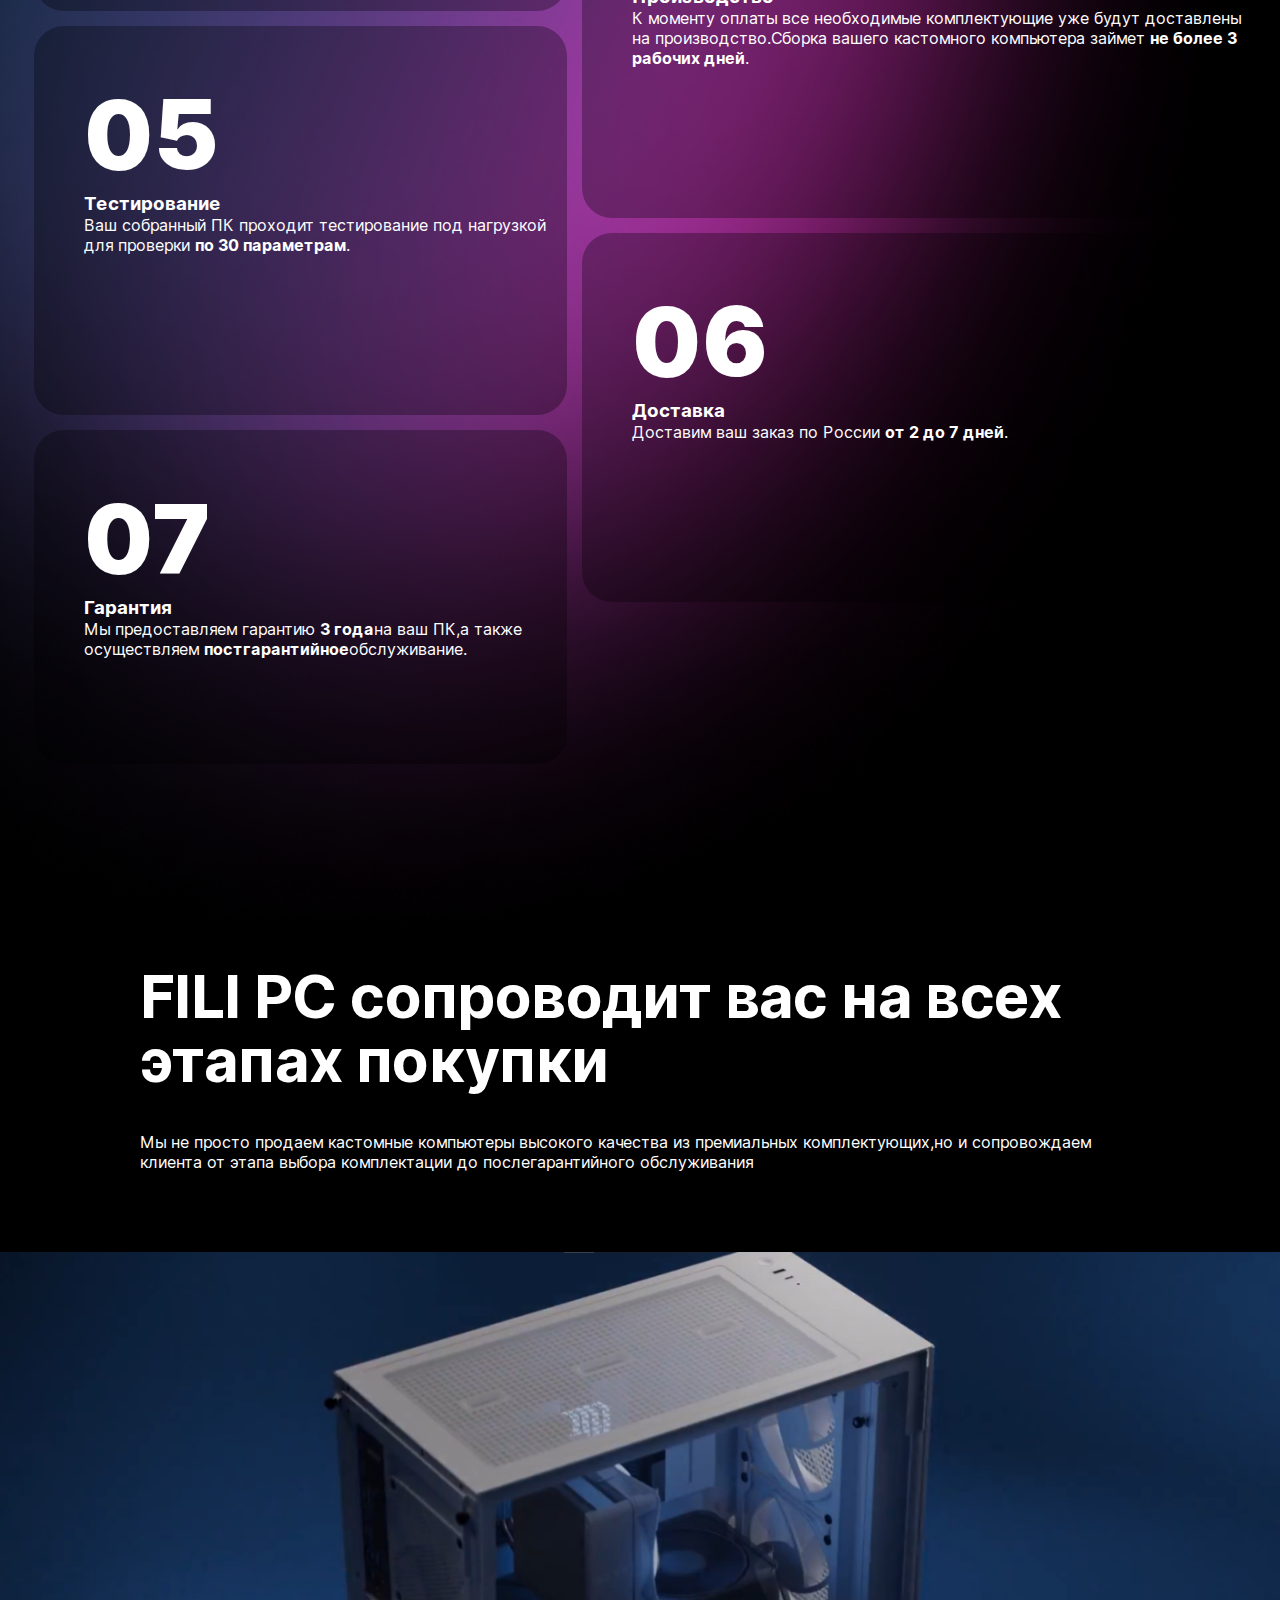
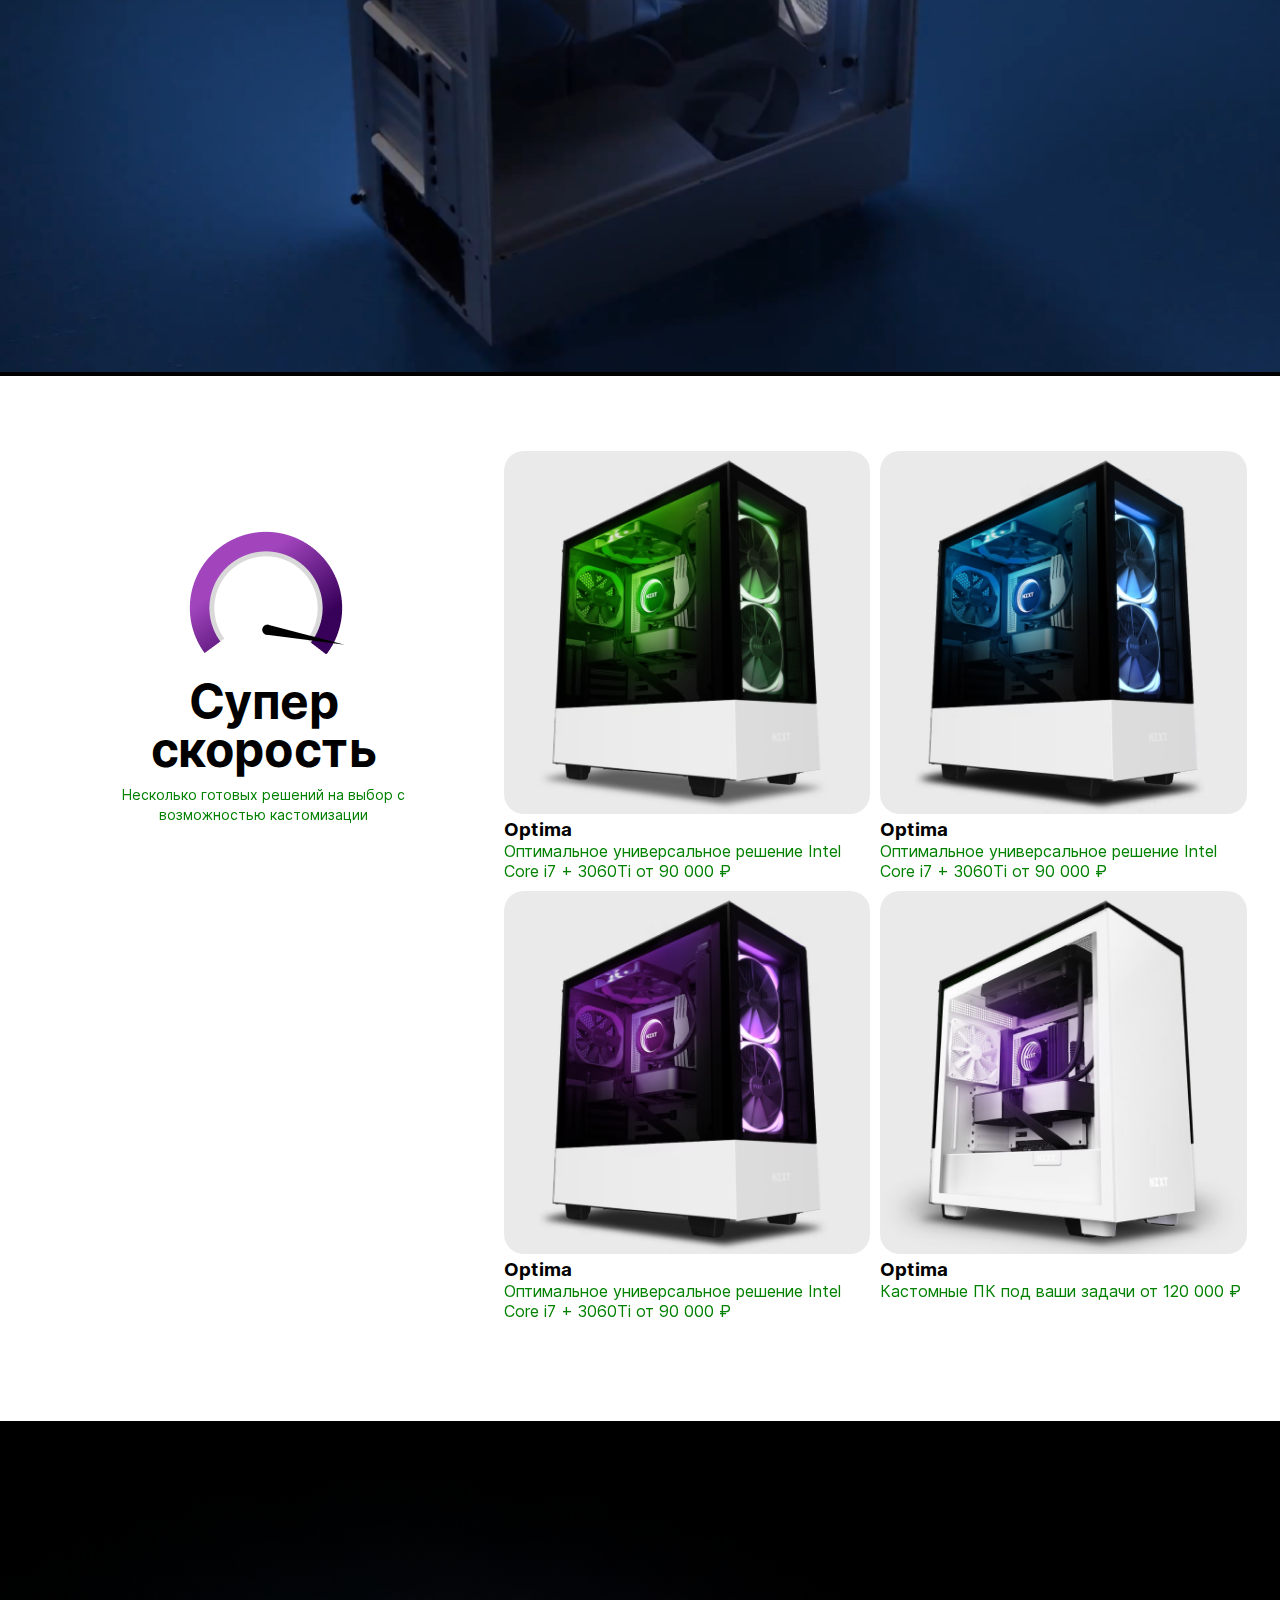
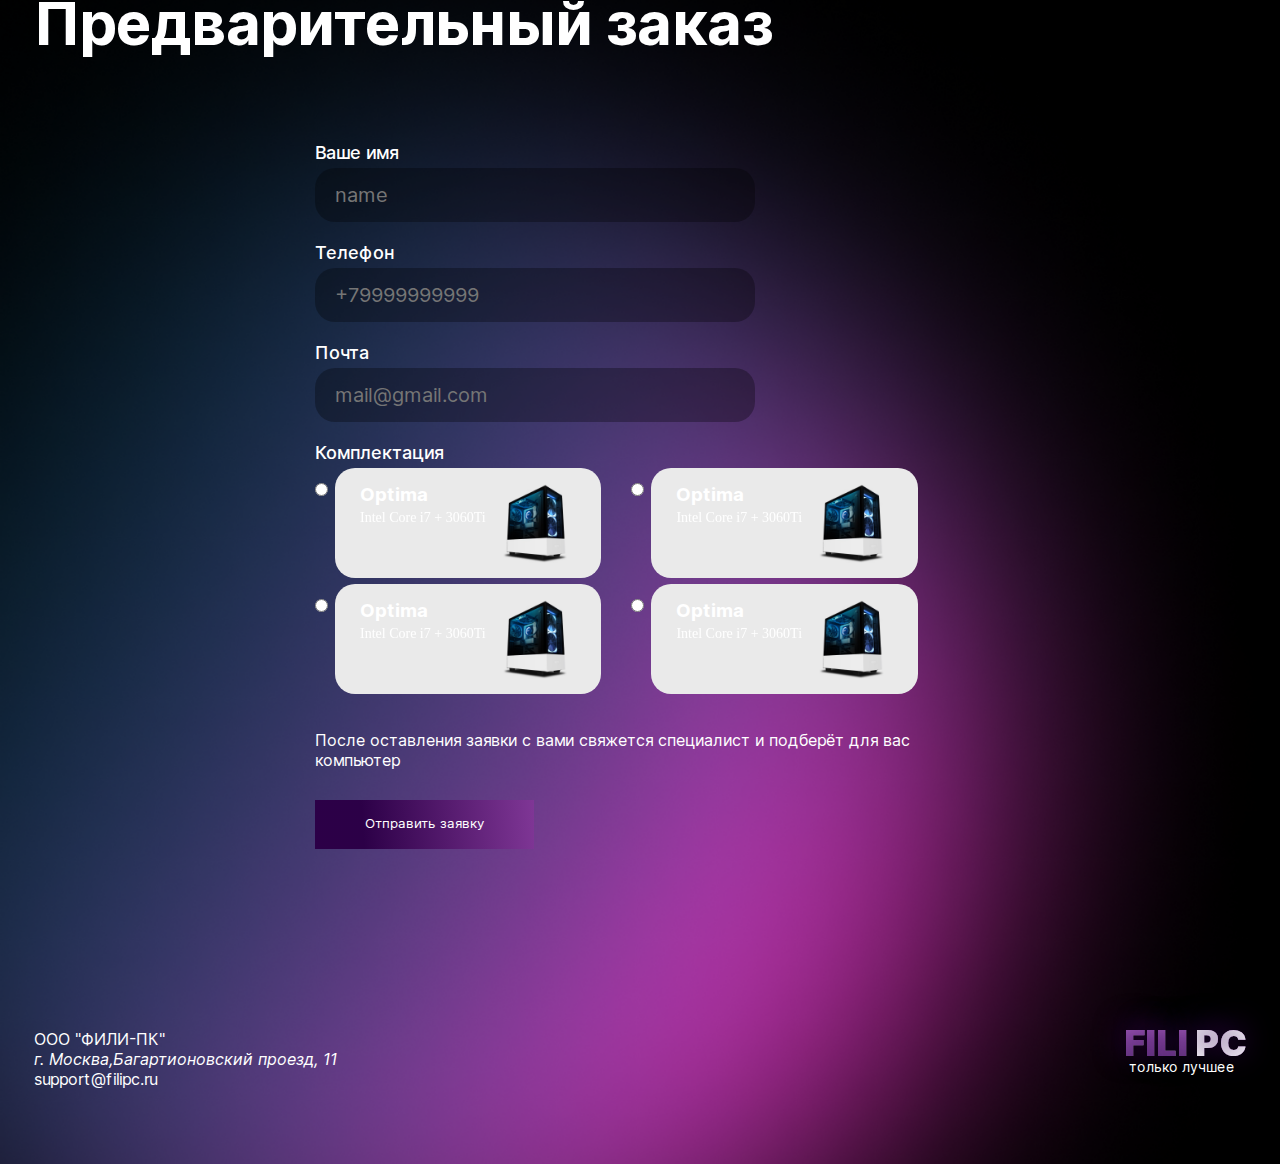
==== commit d45c9570: "изменение стилизации" ====
--- a/index.html
+++ b/index.html
@@ -5,8 +5,8 @@
     <meta name="viewport" content="width=device-width, initial-scale=1.0">
     <title>Document</title>
     <link rel="stylesheet" href="css/style.css">
-    <link rel="stylesheet" href="css/style1.css">
-    <link rel="stylesheet" href="/assets/fonts/stylesheet.css">
+    <link rel="stylesheet" href="css/style.scss">
+    <link rel="stylesheet" href="assets/fonts/stylesheet.css">
 
 </head>
 <body>
@@ -119,7 +119,7 @@
                     <div class="complect_item">
                       <img src="assets/images/image 13.png" alt="">
                       <div class="complect_item-description">
-                        <h4>Optima</h4>
+                        <h3>Optima</h3>
                         <span class="description">Оптимальное универсальное решение</span>
                         <span class="complect">Intel Core i7 + 3060Ti</span>
                         <span class="price">от 90 000 ₽</span>
@@ -128,7 +128,7 @@
                     <div class="complect_item">
                       <img src="assets/images/image 13-1.png" alt="">
                       <div class="complect_item-description">
-                        <h4>Optima</h4>
+                        <h3>Optima</h3>
                         <span class="description">Оптимальное универсальное решение</span>
                         <span class="complect">Intel Core i7 + 3060Ti</span>
                         <span class="price">от 90 000 ₽</span>
@@ -137,7 +137,7 @@
                     <div class="complect_item">
                       <img src="assets/images/image 13-2.png" alt="">
                       <div class="complect_item-description">
-                        <h4>Optima</h4>
+                        <h3>Optima</h3>
                         <span class="description">Оптимальное универсальное решение</span>
                         <span class="complect">Intel Core i7 + 3060Ti</span>
                         <span class="price">от 90 000 ₽</span>
@@ -146,7 +146,7 @@
                     <div class="complect_item">
                       <img src="assets/images/image 13-3.png" alt="">
                       <div class="complect_item-description">
-                        <h4>Optima</h4>
+                        <h3>Optima</h3>
                         <span class="description">Кастомные ПК под ваши задачи
 
                         </span>
@@ -180,7 +180,7 @@
                         <input id="var1" type="radio" name="order">
                         <div class="complect_variant">
                           <div class="complect_item-description">
-                            <h4>Optima</h4>
+                            <h3>Optima</h3>
                             <span class="complect">Intel Core i7 + 3060Ti</span>
                           </div>
                           <img src="assets/images/image 13-1.png" alt="">
@@ -190,7 +190,7 @@
                         <input id="var2" type="radio" name="order">
                         <div class="complect_variant">
                           <div class="complect_item-description">
-                            <h4>Optima</h4>
+                            <h3>Optima</h3>
                             <span class="complect">Intel Core i7 + 3060Ti</span>
                           </div>
                           <img src="assets/images/image 13-1.png" alt="">
@@ -200,7 +200,7 @@
                         <input id="var3" type="radio" name="order">
                         <div class="complect_variant">
                           <div class="complect_item-description">
-                            <h4>Optima</h4>
+                            <h3>Optima</h3>
                             <span class="complect">Intel Core i7 + 3060Ti</span>
                           </div>
                           <img src="assets/images/image 13-1.png" alt="">
@@ -210,7 +210,7 @@
                         <input id="var4" type="radio" name="order">
                         <div class="complect_variant">
                           <div class="complect_item-description">
-                            <h4>Optima</h4>
+                            <h3>Optima</h3>
                             <span class="complect">Intel Core i7 + 3060Ti</span>
                           </div>
                           <img src="assets/images/image 13-1.png" alt="">
--- a/css/style.css
+++ b/css/style.css
@@ -145,7 +145,7 @@
 
 .cond{
     margin-top: 470px;
-    background: url(assets/images/Eclipse.png);
+    background: url('../assets/images/Eclipse.png');
     background-size: 101% 105%;
     background-position: 50% 70%;
     padding-bottom: 200px;
@@ -241,6 +241,14 @@
     width: 100%;
     margin-top: 80px;
   }
+  .video-block p {
+    display: none;
+  }
+  img {
+    aspect-ratio: 9/6 auto;
+  }
+  
+  
   .complect-wrapper{
     background: #fff;
   }
@@ -289,7 +297,7 @@
     position: relative;
   }
   .order {
-    background: url('../assets/images/order/Eclipse.png');
+    background: url('../assets/images/Eclipse.png');
     background-size: cover;
   }
   .order-block {
@@ -358,8 +366,14 @@
   .form_description {
     margin: 30px 0;
   }
-  
- 
+  .complect span{
+    filter: contrast(200%) brightness(100%);
+    color: green;
+  }
+  .order span.complect{
+    filter: contrast(200%) brightness(100%);
+    color:white
+  }
   
   .footer-content {
     position: absolute;
@@ -581,4 +595,4 @@
     .footer-content .logo {
       margin-top: 60px;
     }
-  }+  }
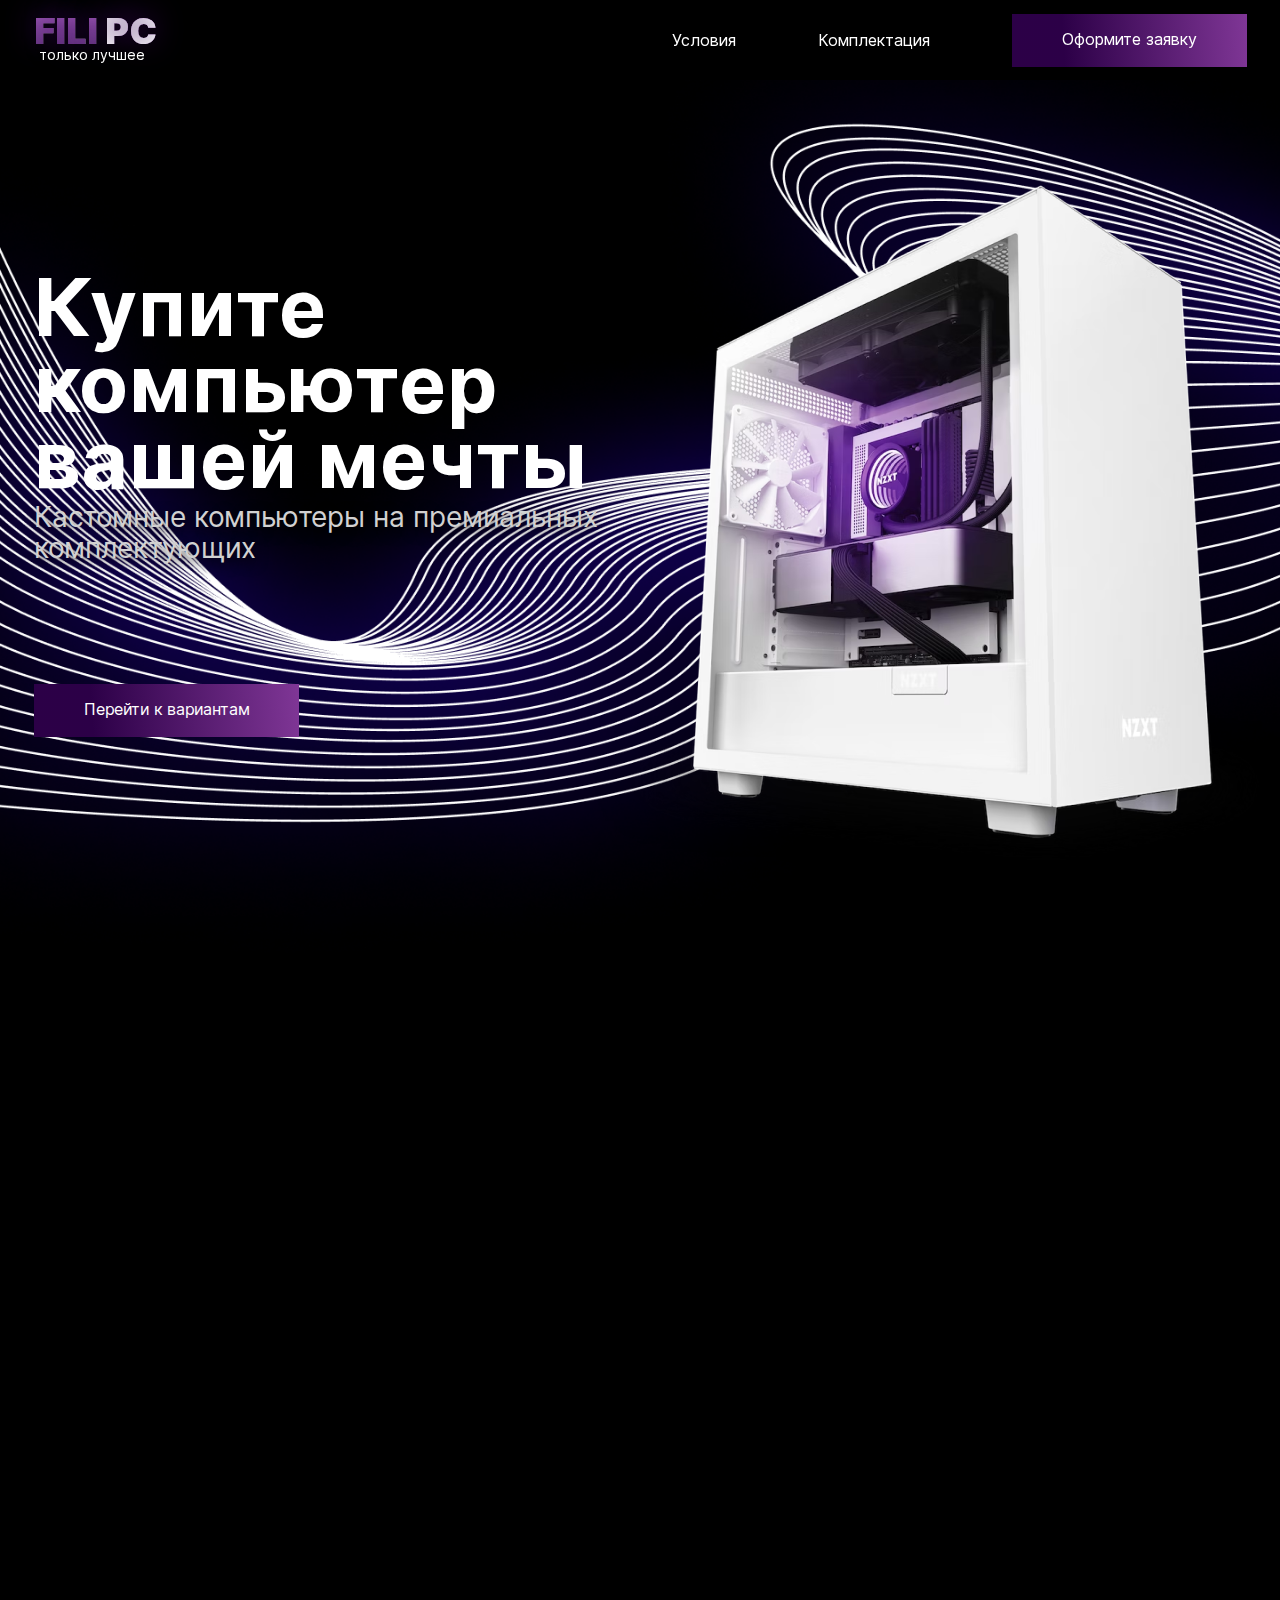
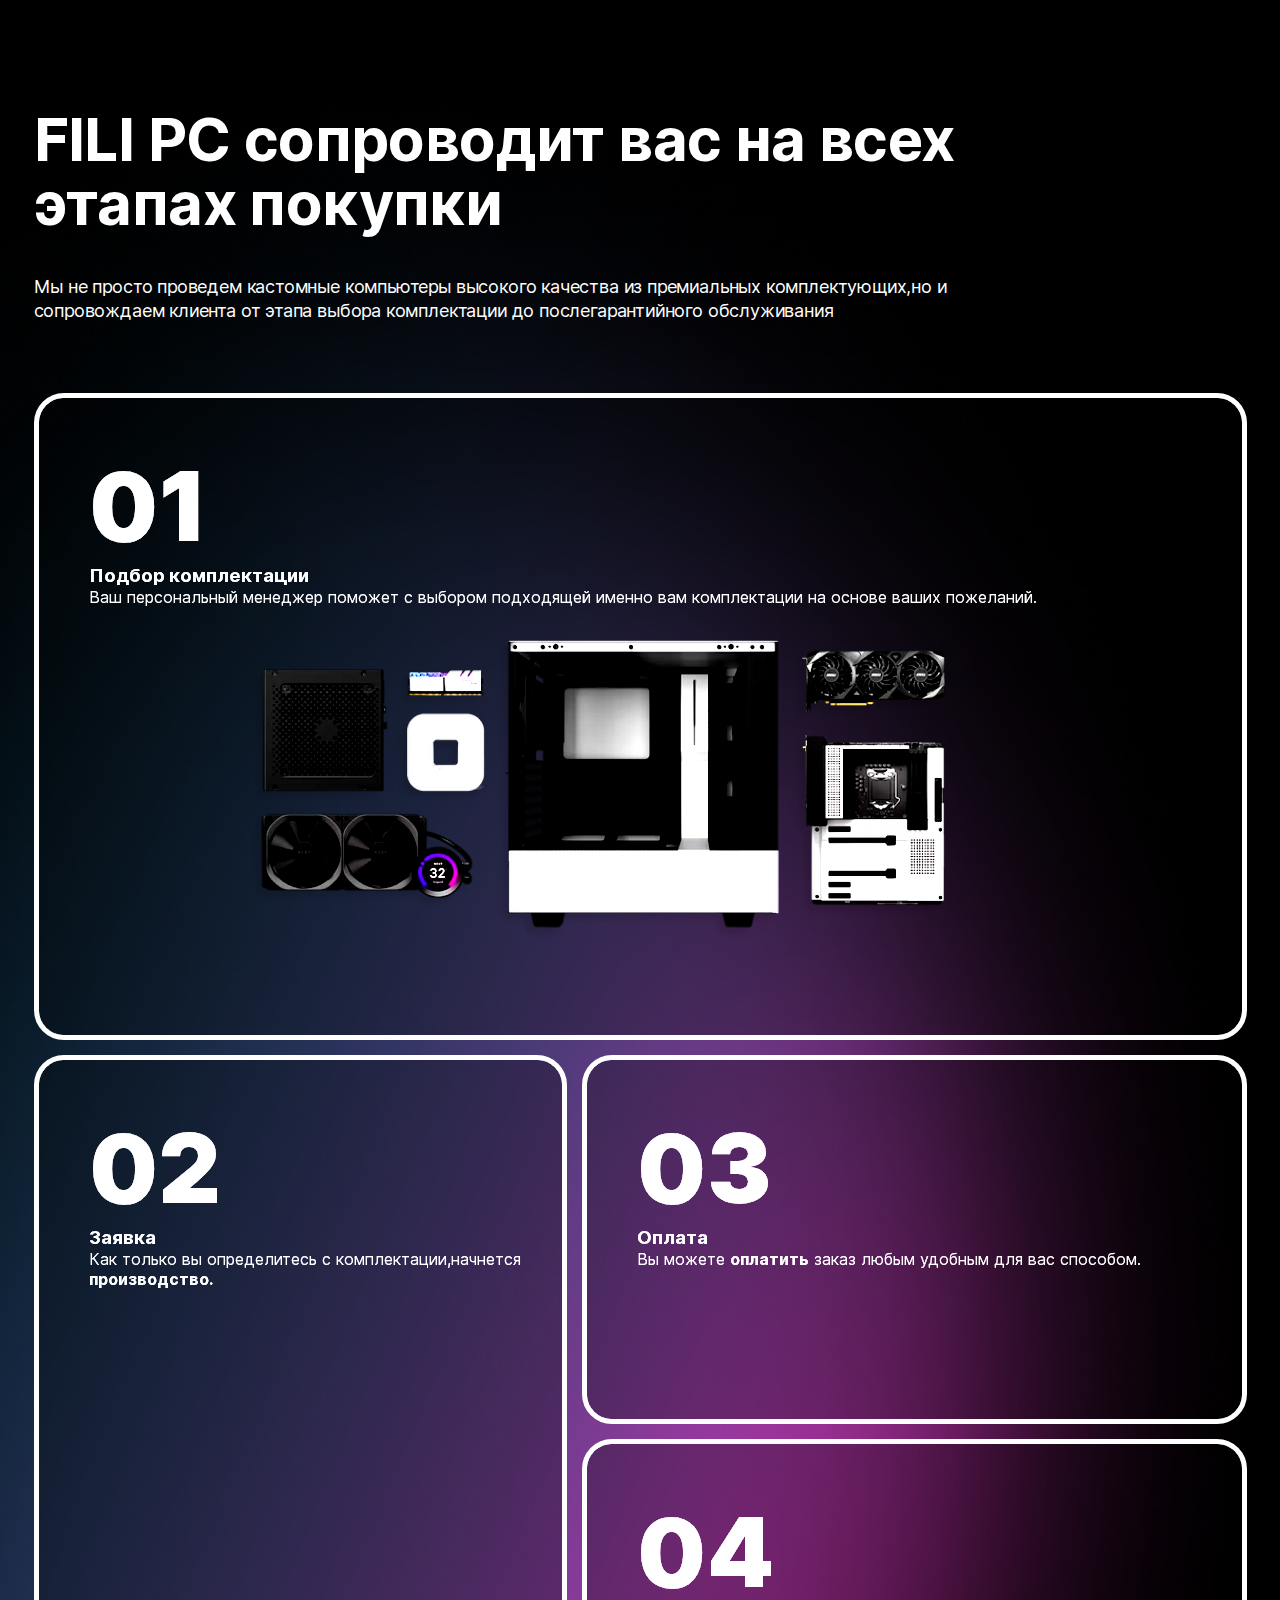
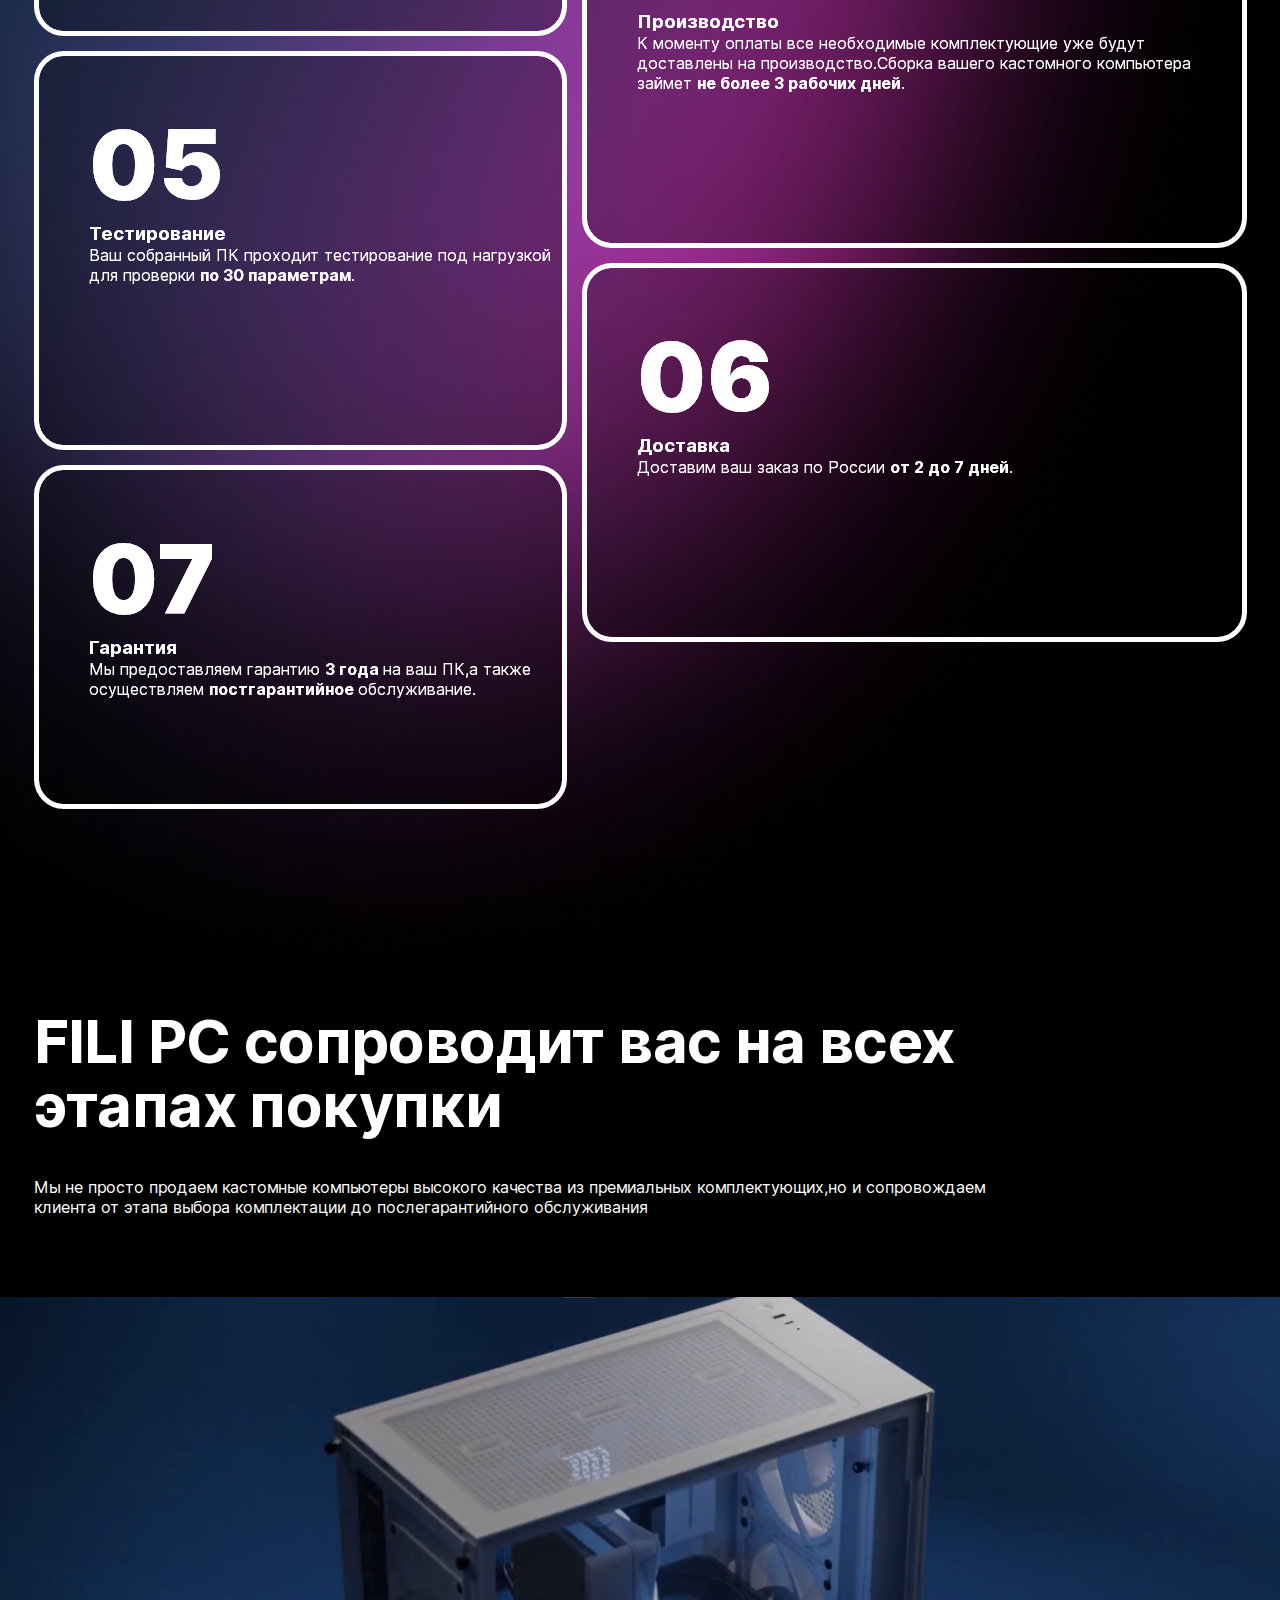
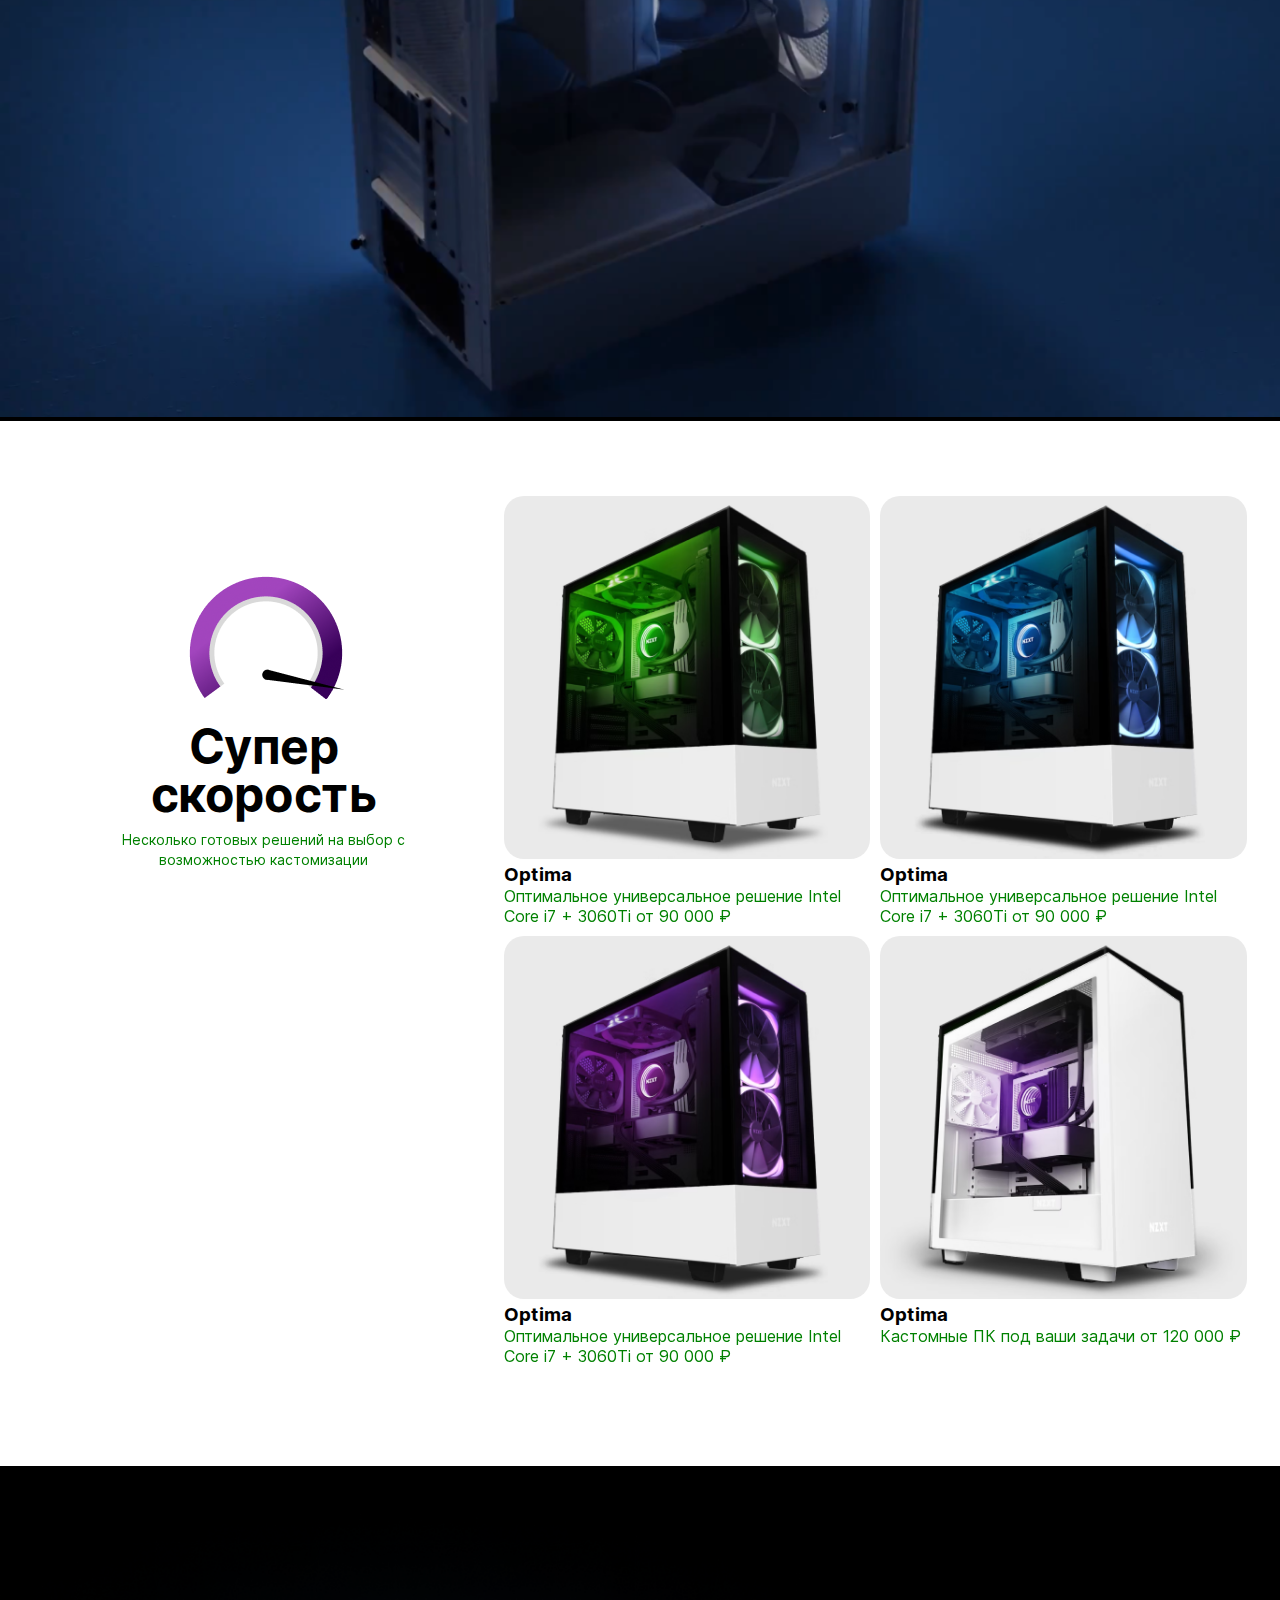
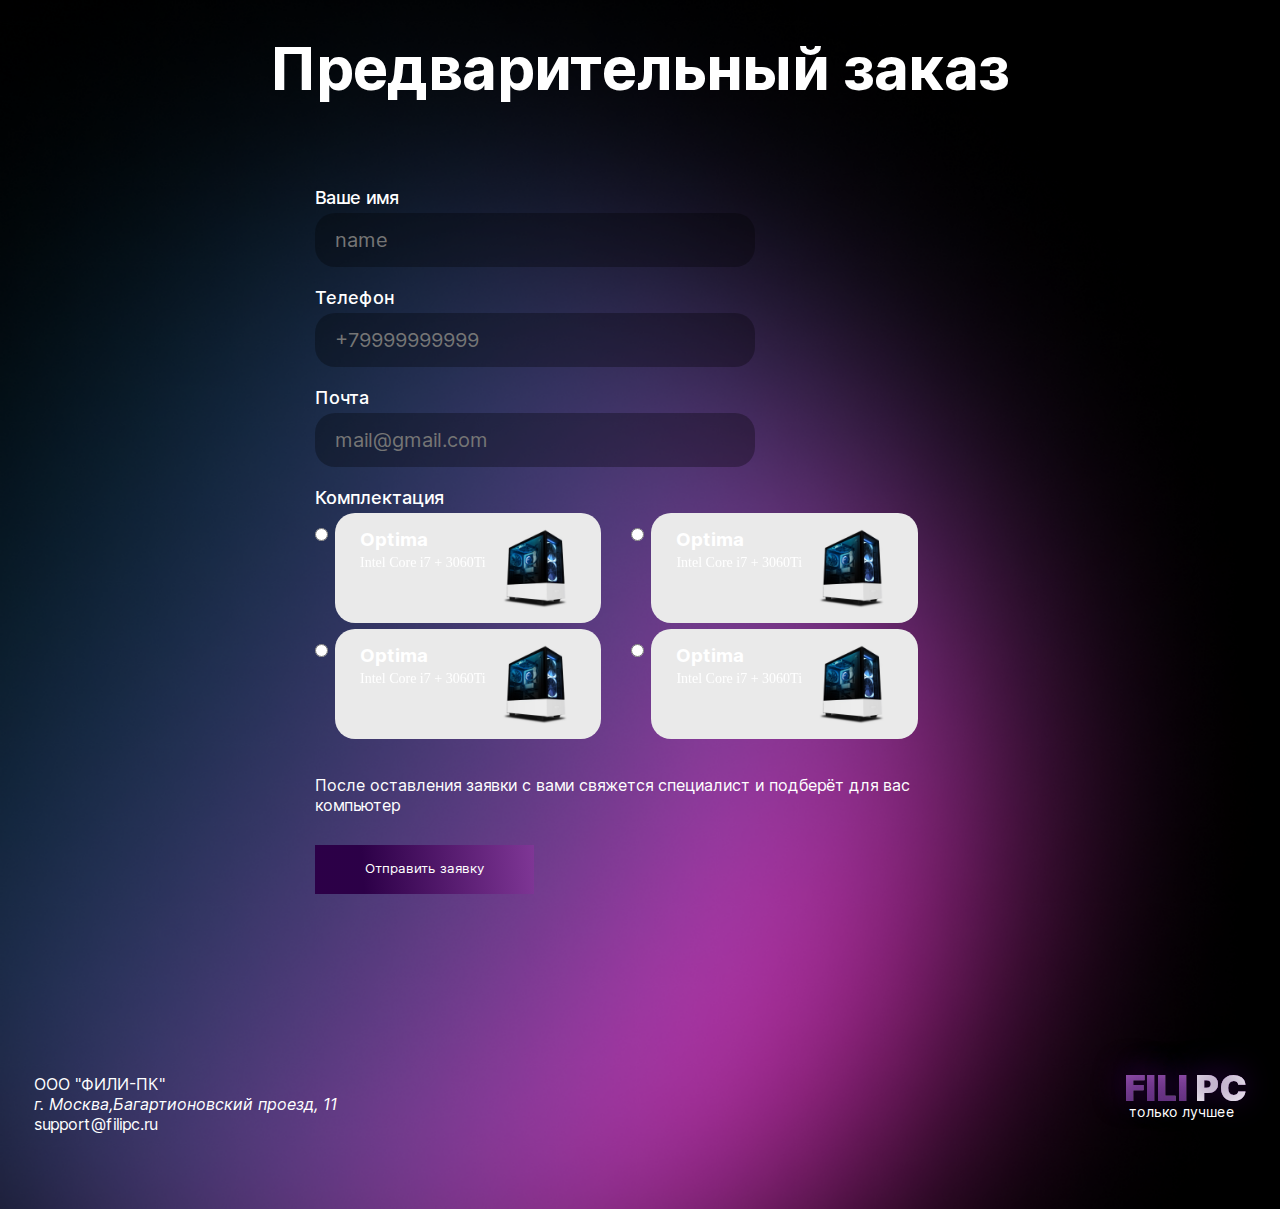
==== commit 2cefb0dc: "обновление кода" ====
--- a/index.html
+++ b/index.html
@@ -87,7 +87,7 @@
                     <div class="cond_item">
                         <span>07</span>
                         <h3 class="cond_item_title">Гарантия</h3>
-                        <p class="cond_text">Мы предоставляем гарантию <strong>3 года</strong>на ваш ПК,а также осуществляем <strong>постгарантийное</strong>обслуживание.</p>
+                        <p class="cond_text">Мы предоставляем гарантию <strong>3 года </strong>на ваш ПК,а также осуществляем <strong>постгарантийное </strong>обслуживание.</p>
                     </div>
                 </div>
             </div>
--- a/css/style.css
+++ b/css/style.css
@@ -115,6 +115,7 @@
     max-width: 630px;
 }
 
+
 .hero_title{
 font-size: 80px;
 font-style: normal;
@@ -158,11 +159,18 @@
 .cond-text{
     text-align:left;
     max-width: 1000px;
-    margin: 0 auto;
+    margin: 0;
     
   }
 
-
+.container .cond_item{
+  border: 5px solid rgb(255, 255, 255);
+  filter:contrast(200%) brightness(100%);
+}
+.cond_item img {
+  margin-left: 160px;
+ 
+}
 .cond-title{
     font-size: 60px;
     font-style: normal;
@@ -303,7 +311,7 @@
   .order-block {
     padding: 170px 0 315px;
   }
-  .order__title {
+  .order_title {
     text-align: center;
   }
   .order_form {
@@ -399,6 +407,9 @@
     .header-nav li:not(:last-child) {
       display: none;
     }
+    .cond_item img {
+      margin-left: -59px;
+    }
     .hero-block {
       max-width: 480px;
     }
@@ -420,7 +431,7 @@
       right: -30vw;
     }
     .cond-text {
-      width: 575px;
+      width: 433px;
     }
     .cond_title {
       font-size: 40px;
@@ -428,7 +439,7 @@
       margin-bottom: 30px;
     }
     .cond_description {
-      padding: 0 30px;
+      padding: 0 -10px;
       font-size: 16px;
       line-height: 24px
     }
@@ -444,15 +455,15 @@
     .cond_item:nth-child(7) {
       margin-right: 100px;
     }
-    .cond__item span {
+    .cond_item span {
       font-size: 36px;
     }
     .cond_item:nth-child(3n),
     .cond_item:first-child {
       padding-left: 100px;
     }
-    .cond__item:nth-child(3n) span,
-    .cond__item:first-child span {
+    .cond_item:nth-child(3n) span,
+    .cond_item:first-child span {
       left: 35px;
     }
     .cond_item:first-child img {
@@ -476,7 +487,7 @@
   }
   
   @media screen and (min-width: 768px) and (max-width: 1279px) and (max-height: 900px) {
-    .hero__image {
+    .hero_image {
       top: 20vh;
       
     }
@@ -492,6 +503,13 @@
     .header-nav ul {
       width: auto;
     }
+
+    .cond_item img {
+      margin-left: -12px;
+      }
+      
+
+      
     .header-nav li:not(:last-child) {
       display: none;
     }
@@ -506,15 +524,20 @@
       width: 100%;
     }
     .button {
-      padding: 12px 28px;
+      padding: 10px 3px;
       font-size: 14px;
+     
+    }
+
+    .hero .button{
+      margin-top: 10px;
     }
     .hero_title {
       font-size: 34px;
       line-height: 100%;
       width: 100%;
     }
-    .hero__subtitle {
+    .hero_subtitle {
       font-size: 16px;
       width: 100%;
       margin-bottom: 35px;
@@ -522,10 +545,10 @@
     .bg {
       top: 400px;
     }
-    .hero__image {
+    .hero_image {
       height: 215px;
-      top: 320px;
-      right:0;
+      top: 323px;
+      right:-55px;
     }
     .hero {
       padding-bottom: 400px;
@@ -534,13 +557,13 @@
       font-size: 24px;
       line-height: 100%;
       width: 90%;
-      margin: 0 auto 20px;
+      margin: 0 0 20px;
     }
     .cond_description {
       font-size: 12px;
       line-height: 130%;
       width: 90%;
-      margin: 0 auto;
+      margin: 0;
     }
     .cond-block {
       display: flex;
@@ -556,7 +579,7 @@
     .cond_item span {
       font-size: 24px;
     }
-    .cond_item__title {
+    .cond_item_title {
       margin: 15px 0 10px;
     }
     .cond_item:nth-child(3n) span,
